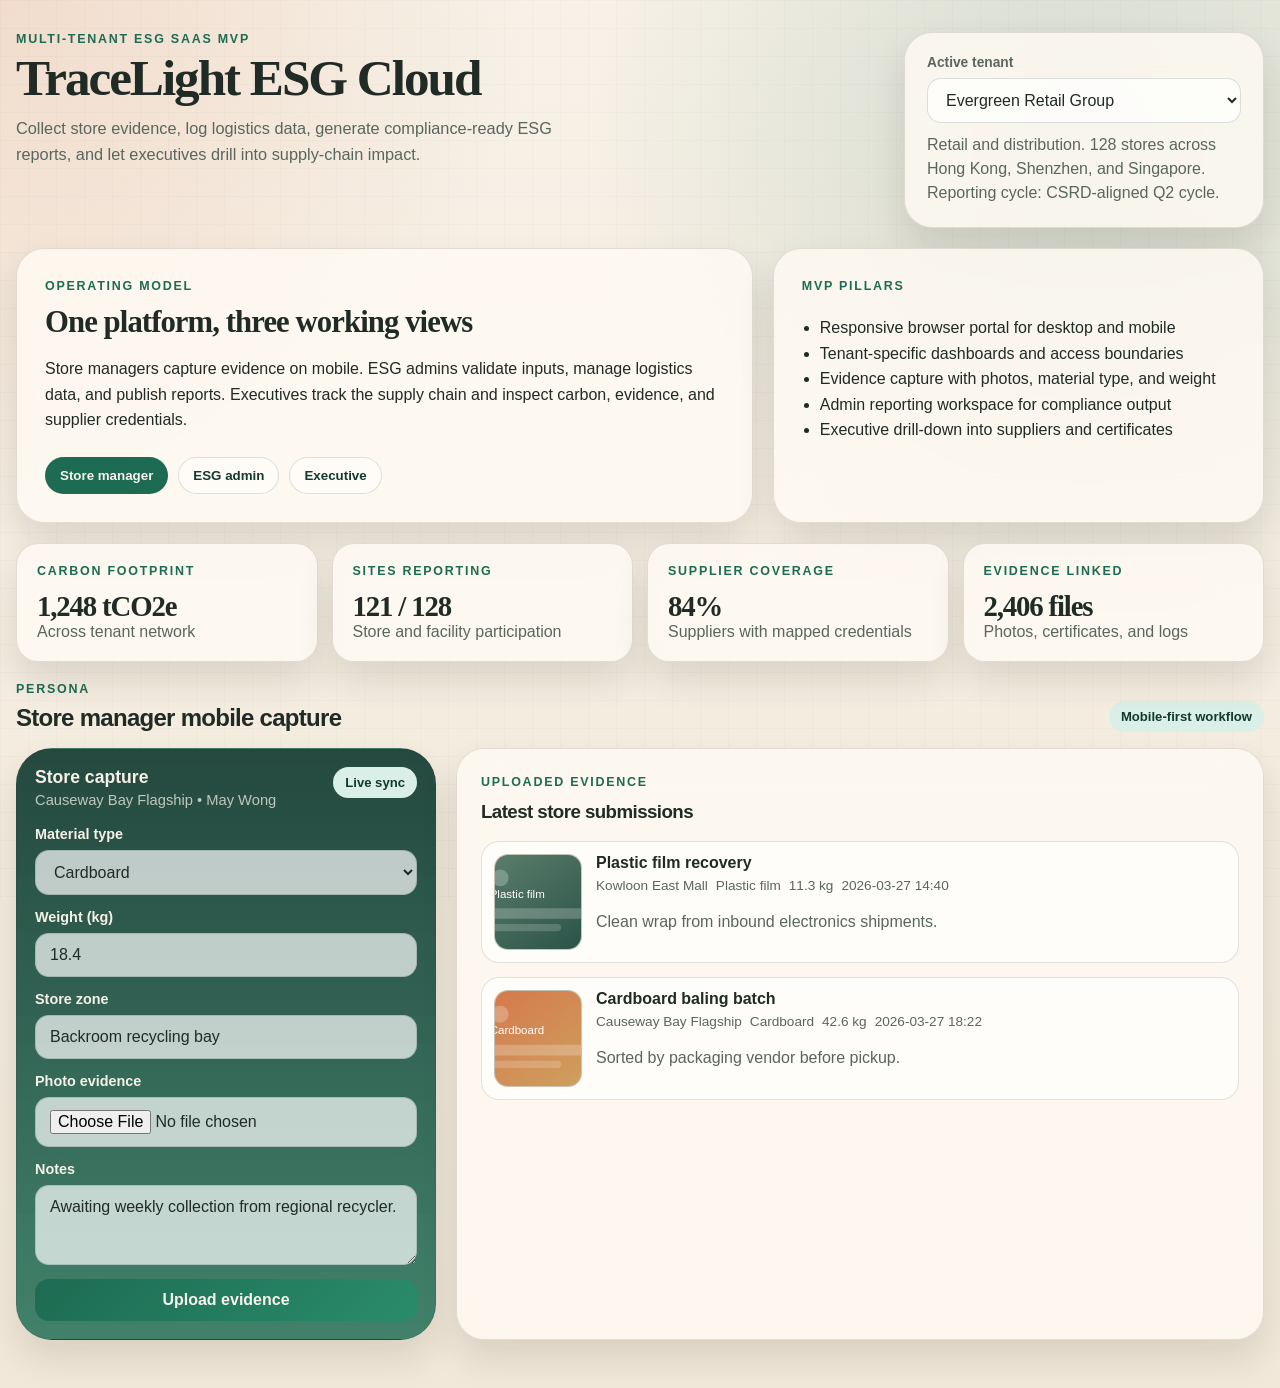
==== app/index.html @ 2cb5fa3e "Build ESG SaaS MVP and harness" ====
<!DOCTYPE html>
<html lang="en">
  <head>
    <meta charset="UTF-8" />
    <meta name="viewport" content="width=device-width, initial-scale=1.0" />
    <title>TraceLight ESG Cloud</title>
    <link rel="stylesheet" href="styles.css" />
  </head>
  <body>
    <div class="page-shell">
      <header class="topbar">
        <div>
          <p class="eyebrow">Multi-tenant ESG SaaS MVP</p>
          <h1>TraceLight ESG Cloud</h1>
          <p class="subcopy">
            Collect store evidence, log logistics data, generate compliance-ready
            ESG reports, and let executives drill into supply-chain impact.
          </p>
        </div>
        <div class="topbar-panel">
          <label class="field-label" for="tenant-select">Active tenant</label>
          <select id="tenant-select" class="tenant-select"></select>
          <p class="tenant-note" id="tenant-note"></p>
        </div>
      </header>

      <section class="hero-grid">
        <article class="hero-card hero-card-primary">
          <p class="eyebrow">Operating model</p>
          <h2>One platform, three working views</h2>
          <p>
            Store managers capture evidence on mobile. ESG admins validate inputs,
            manage logistics data, and publish reports. Executives track the
            supply chain and inspect carbon, evidence, and supplier credentials.
          </p>
          <div class="persona-switch" id="persona-switch"></div>
        </article>
        <article class="hero-card hero-card-secondary">
          <p class="eyebrow">MVP pillars</p>
          <ul class="pill-list">
            <li>Responsive browser portal for desktop and mobile</li>
            <li>Tenant-specific dashboards and access boundaries</li>
            <li>Evidence capture with photos, material type, and weight</li>
            <li>Admin reporting workspace for compliance output</li>
            <li>Executive drill-down into suppliers and certificates</li>
          </ul>
        </article>
      </section>

      <section class="summary-strip" id="summary-strip"></section>

      <main class="workspace">
        <section class="view-panel active" id="store-view" data-view="store">
          <div class="section-heading">
            <div>
              <p class="eyebrow">Persona</p>
              <h2>Store manager mobile capture</h2>
            </div>
            <span class="screen-tag">Mobile-first workflow</span>
          </div>
          <div class="store-layout">
            <article class="phone-frame">
              <div class="phone-header">
                <div>
                  <p class="phone-title">Store capture</p>
                  <p class="phone-subtitle" id="store-name"></p>
                </div>
                <span class="sync-pill">Live sync</span>
              </div>
              <form id="store-form" class="capture-form">
                <label>
                  <span>Material type</span>
                  <select name="materialType" required>
                    <option value="Cardboard">Cardboard</option>
                    <option value="Plastic film">Plastic film</option>
                    <option value="Mixed recyclables">Mixed recyclables</option>
                    <option value="Damaged goods">Damaged goods</option>
                    <option value="Food waste">Food waste</option>
                  </select>
                </label>
                <label>
                  <span>Weight (kg)</span>
                  <input
                    name="weightKg"
                    type="number"
                    min="0"
                    step="0.1"
                    value="18.4"
                    required
                  />
                </label>
                <label>
                  <span>Store zone</span>
                  <input
                    name="zone"
                    type="text"
                    value="Backroom recycling bay"
                    required
                  />
                </label>
                <label>
                  <span>Photo evidence</span>
                  <input
                    id="photo-input"
                    name="photo"
                    type="file"
                    accept="image/*"
                    capture="environment"
                  />
                </label>
                <label>
                  <span>Notes</span>
                  <textarea
                    name="notes"
                    rows="3"
                    placeholder="Add any contamination, supplier, or handling notes"
                  >Awaiting weekly collection from regional recycler.</textarea>
                </label>
                <button type="submit" class="primary-button">Upload evidence</button>
              </form>
            </article>

            <article class="card">
              <div class="section-heading compact">
                <div>
                  <p class="eyebrow">Uploaded evidence</p>
                  <h3>Latest store submissions</h3>
                </div>
              </div>
              <div id="evidence-list" class="evidence-list"></div>
            </article>
          </div>
        </section>

        <section class="view-panel" id="admin-view" data-view="admin">
          <div class="section-heading">
            <div>
              <p class="eyebrow">Persona</p>
              <h2>ESG administrator portal</h2>
            </div>
            <span class="screen-tag">Desktop command center</span>
          </div>
          <div class="admin-grid">
            <article class="card metrics-card">
              <div class="section-heading compact">
                <div>
                  <p class="eyebrow">Tenant snapshot</p>
                  <h3>MVP ESG metrics</h3>
                </div>
              </div>
              <div id="metric-grid" class="metric-grid"></div>
            </article>

            <article class="card">
              <div class="section-heading compact">
                <div>
                  <p class="eyebrow">Operational input</p>
                  <h3>Log logistics data</h3>
                </div>
              </div>
              <form id="logistics-form" class="logistics-form">
                <label>
                  <span>Lane</span>
                  <input
                    name="lane"
                    type="text"
                    value="Shenzhen DC to Hong Kong stores"
                    required
                  />
                </label>
                <label>
                  <span>Transport mode</span>
                  <select name="mode">
                    <option value="Electric van">Electric van</option>
                    <option value="Diesel truck">Diesel truck</option>
                    <option value="Ocean freight">Ocean freight</option>
                    <option value="Air freight">Air freight</option>
                  </select>
                </label>
                <label>
                  <span>Distance (km)</span>
                  <input name="distanceKm" type="number" min="0" value="42" required />
                </label>
                <label>
                  <span>Load (kg)</span>
                  <input name="loadKg" type="number" min="0" value="720" required />
                </label>
                <button type="submit" class="secondary-button">Add logistics record</button>
              </form>
              <div id="logistics-list" class="table-list"></div>
            </article>

            <article class="card report-card">
              <div class="section-heading compact">
                <div>
                  <p class="eyebrow">Compliance output</p>
                  <h3>ESG report workspace</h3>
                </div>
                <button id="generate-report" class="primary-button">Generate draft report</button>
              </div>
              <div class="report-meta">
                <span class="status-pill">Evidence linked</span>
                <span class="status-pill muted">Human approval required</span>
              </div>
              <div id="report-output" class="report-output"></div>
            </article>
          </div>
        </section>

        <section class="view-panel" id="executive-view" data-view="executive">
          <div class="section-heading">
            <div>
              <p class="eyebrow">Persona</p>
              <h2>Executive ESG dashboard</h2>
            </div>
            <span class="screen-tag">Supply-chain drill down</span>
          </div>
          <div class="executive-grid">
            <article class="card">
              <div class="section-heading compact">
                <div>
                  <p class="eyebrow">Network view</p>
                  <h3>Supply chain carbon map</h3>
                </div>
              </div>
              <div id="supply-chain-list" class="supply-chain-list"></div>
            </article>

            <article class="card detail-card">
              <div class="section-heading compact">
                <div>
                  <p class="eyebrow">Drill down</p>
                  <h3 id="detail-title">Select a supply-chain node</h3>
                </div>
              </div>
              <div id="detail-panel" class="detail-panel"></div>
            </article>
          </div>
        </section>
      </main>
    </div>

    <script src="app.js"></script>
  </body>
</html>
---- app/styles.css ----
:root {
  --bg: #f4efe6;
  --bg-strong: #efe4d0;
  --panel: rgba(255, 250, 243, 0.82);
  --panel-strong: #fff8ee;
  --line: rgba(63, 53, 42, 0.14);
  --ink: #1f2b24;
  --muted: #59665d;
  --accent: #1d6b52;
  --accent-soft: #d9efe7;
  --accent-warm: #d6764b;
  --accent-deep: #12392f;
  --danger: #8e3b2d;
  --shadow: 0 18px 36px rgba(44, 34, 19, 0.12);
  --radius-xl: 28px;
  --radius-lg: 22px;
  --radius-md: 16px;
  --radius-sm: 12px;
  --font-sans: "Avenir Next", "Segoe UI", "Helvetica Neue", sans-serif;
  --font-serif: "Iowan Old Style", "Palatino Linotype", "Book Antiqua", serif;
  --font-mono: "SFMono-Regular", "SF Mono", "Menlo", monospace;
}

* {
  box-sizing: border-box;
}

html {
  min-height: 100%;
  background:
    radial-gradient(circle at top left, rgba(214, 118, 75, 0.17), transparent 28%),
    radial-gradient(circle at 85% 10%, rgba(29, 107, 82, 0.16), transparent 30%),
    linear-gradient(180deg, #f7f1e7 0%, #f1e8d9 100%);
}

body {
  margin: 0;
  color: var(--ink);
  font-family: var(--font-sans);
}

body::before {
  content: "";
  position: fixed;
  inset: 0;
  background-image:
    linear-gradient(rgba(31, 43, 36, 0.02) 1px, transparent 1px),
    linear-gradient(90deg, rgba(31, 43, 36, 0.02) 1px, transparent 1px);
  background-size: 28px 28px;
  pointer-events: none;
}

.page-shell {
  position: relative;
  z-index: 1;
  width: min(1280px, calc(100vw - 32px));
  margin: 0 auto;
  padding: 32px 0 48px;
}

.topbar,
.hero-grid,
.workspace,
.summary-strip {
  width: 100%;
}

.topbar {
  display: grid;
  grid-template-columns: minmax(0, 1.5fr) minmax(280px, 360px);
  gap: 20px;
  align-items: start;
  margin-bottom: 20px;
}

.topbar-panel,
.hero-card,
.card,
.phone-frame,
.summary-card {
  background: var(--panel);
  border: 1px solid var(--line);
  box-shadow: var(--shadow);
  backdrop-filter: blur(20px);
}

.topbar-panel,
.hero-card,
.card {
  border-radius: var(--radius-xl);
}

.topbar h1 {
  margin: 8px 0 12px;
  font-size: clamp(2.2rem, 4vw, 4rem);
  line-height: 0.95;
  font-family: var(--font-serif);
  letter-spacing: -0.04em;
}

.eyebrow {
  margin: 0;
  color: var(--accent);
  font-size: 0.78rem;
  font-weight: 700;
  text-transform: uppercase;
  letter-spacing: 0.14em;
}

.subcopy {
  max-width: 64ch;
  margin: 0;
  color: var(--muted);
  font-size: 1.02rem;
  line-height: 1.6;
}

.topbar-panel {
  padding: 22px;
}

.tenant-select,
.capture-form input,
.capture-form select,
.capture-form textarea,
.logistics-form input,
.logistics-form select {
  width: 100%;
  border: 1px solid rgba(18, 57, 47, 0.15);
  border-radius: 14px;
  background: rgba(255, 255, 255, 0.7);
  padding: 12px 14px;
  color: var(--ink);
  font: inherit;
}

.field-label {
  display: block;
  margin-bottom: 8px;
  font-size: 0.86rem;
  font-weight: 700;
  color: var(--muted);
}

.tenant-note {
  margin: 10px 0 0;
  color: var(--muted);
  line-height: 1.5;
}

.hero-grid {
  display: grid;
  grid-template-columns: minmax(0, 1.35fr) minmax(320px, 0.9fr);
  gap: 20px;
  margin-bottom: 20px;
}

.hero-card {
  padding: 28px;
}

.hero-card h2,
.section-heading h2,
.section-heading h3 {
  margin: 8px 0 0;
  letter-spacing: -0.03em;
}

.hero-card h2 {
  font-family: var(--font-serif);
  font-size: clamp(1.8rem, 2.4vw, 2.6rem);
}

.hero-card p,
.hero-card li,
.card p,
.card li {
  line-height: 1.6;
}

.pill-list {
  margin: 18px 0 0;
  padding-left: 18px;
}

.persona-switch {
  display: flex;
  gap: 10px;
  flex-wrap: wrap;
  margin-top: 24px;
}

.persona-chip {
  border: 1px solid rgba(29, 107, 82, 0.18);
  border-radius: 999px;
  background: rgba(255, 255, 255, 0.56);
  color: var(--accent-deep);
  padding: 10px 14px;
  font-weight: 700;
  cursor: pointer;
  transition: transform 180ms ease, background 180ms ease;
}

.persona-chip:hover,
.supply-node:hover {
  transform: translateY(-2px);
}

.persona-chip.active {
  background: var(--accent);
  color: #f8f4ee;
}

.summary-strip {
  display: grid;
  grid-template-columns: repeat(4, minmax(0, 1fr));
  gap: 14px;
  margin-bottom: 20px;
}

.summary-card {
  border-radius: var(--radius-lg);
  padding: 20px;
}

.summary-card strong {
  display: block;
  margin-top: 12px;
  font-size: 1.8rem;
  font-family: var(--font-serif);
  font-weight: 600;
  letter-spacing: -0.04em;
}

.summary-card span {
  color: var(--muted);
}

.workspace {
  display: block;
}

.view-panel {
  display: none;
  animation: rise 320ms ease;
}

.view-panel.active {
  display: block;
}

.section-heading {
  display: flex;
  justify-content: space-between;
  align-items: end;
  gap: 16px;
  margin-bottom: 16px;
}

.section-heading.compact {
  margin-bottom: 18px;
}

.screen-tag,
.sync-pill,
.status-pill {
  display: inline-flex;
  align-items: center;
  border-radius: 999px;
  padding: 8px 12px;
  background: var(--accent-soft);
  color: var(--accent-deep);
  font-size: 0.82rem;
  font-weight: 700;
}

.status-pill.muted {
  background: rgba(18, 57, 47, 0.08);
  color: var(--muted);
}

.store-layout,
.admin-grid,
.executive-grid {
  display: grid;
  gap: 20px;
}

.store-layout {
  grid-template-columns: minmax(320px, 420px) minmax(0, 1fr);
}

.admin-grid {
  grid-template-columns: minmax(0, 1.1fr) minmax(320px, 0.9fr);
}

.report-card {
  grid-column: 1 / -1;
}

.executive-grid {
  grid-template-columns: minmax(320px, 0.9fr) minmax(0, 1.1fr);
}

.phone-frame {
  border-radius: 36px;
  padding: 18px;
  background:
    linear-gradient(180deg, rgba(18, 57, 47, 0.92), rgba(29, 107, 82, 0.84)),
    var(--panel);
  color: #f6f1e8;
}

.phone-header {
  display: flex;
  justify-content: space-between;
  align-items: start;
  gap: 12px;
  margin-bottom: 18px;
}

.phone-title {
  margin: 0;
  font-size: 1.1rem;
  font-weight: 700;
}

.phone-subtitle {
  margin: 4px 0 0;
  color: rgba(246, 241, 232, 0.74);
  font-size: 0.92rem;
}

.capture-form,
.logistics-form {
  display: grid;
  gap: 14px;
}

.capture-form label,
.logistics-form label {
  display: grid;
  gap: 8px;
}

.capture-form span,
.logistics-form span {
  font-weight: 700;
  font-size: 0.9rem;
}

.card {
  padding: 24px;
}

.primary-button,
.secondary-button {
  border: 0;
  border-radius: 14px;
  padding: 12px 16px;
  font: inherit;
  font-weight: 700;
  cursor: pointer;
  transition: transform 180ms ease, opacity 180ms ease;
}

.primary-button {
  background: linear-gradient(135deg, var(--accent), #2a8c6b);
  color: #f8f4ee;
}

.secondary-button {
  background: rgba(18, 57, 47, 0.09);
  color: var(--accent-deep);
}

.primary-button:hover,
.secondary-button:hover {
  transform: translateY(-1px);
  opacity: 0.96;
}

.evidence-list {
  display: grid;
  gap: 14px;
}

.evidence-item,
.table-row,
.supply-node,
.metric-card,
.detail-section {
  border: 1px solid var(--line);
  border-radius: 18px;
  background: rgba(255, 255, 255, 0.68);
}

.evidence-item {
  display: grid;
  grid-template-columns: 88px minmax(0, 1fr);
  gap: 14px;
  padding: 12px;
}

.evidence-thumb,
.certificate-thumb {
  border-radius: 14px;
  min-height: 88px;
  background:
    linear-gradient(145deg, rgba(214, 118, 75, 0.2), rgba(29, 107, 82, 0.18)),
    #efe7da;
  border: 1px solid rgba(18, 57, 47, 0.09);
  overflow: hidden;
}

.evidence-thumb img,
.certificate-thumb img {
  width: 100%;
  height: 100%;
  object-fit: cover;
  display: block;
}

.evidence-meta h4,
.detail-panel h4 {
  margin: 0 0 6px;
}

.mini-meta,
.table-row span,
.detail-meta,
.evidence-meta p,
.report-output p,
.report-output li {
  color: var(--muted);
}

.mini-meta {
  display: flex;
  gap: 8px;
  flex-wrap: wrap;
  font-size: 0.85rem;
}

.metric-grid {
  display: grid;
  grid-template-columns: repeat(4, minmax(0, 1fr));
  gap: 12px;
}

.metric-card {
  padding: 16px;
}

.metric-card strong {
  display: block;
  margin-top: 14px;
  font-size: 1.8rem;
  font-family: var(--font-serif);
}

.table-list,
.supply-chain-list {
  display: grid;
  gap: 10px;
  margin-top: 18px;
}

.table-row,
.supply-node {
  padding: 14px 16px;
}

.table-row strong,
.supply-node strong {
  display: block;
  margin-bottom: 6px;
}

.report-meta {
  display: flex;
  gap: 10px;
  flex-wrap: wrap;
  margin-bottom: 16px;
}

.report-output {
  border: 1px dashed rgba(18, 57, 47, 0.22);
  border-radius: 18px;
  background: rgba(255, 255, 255, 0.54);
  padding: 18px;
  min-height: 260px;
}

.report-output h4 {
  margin: 0 0 12px;
  font-family: var(--font-serif);
  font-size: 1.3rem;
}

.detail-panel {
  display: grid;
  gap: 16px;
}

.detail-section {
  padding: 18px;
}

.detail-kpis {
  display: grid;
  grid-template-columns: repeat(3, minmax(0, 1fr));
  gap: 10px;
}

.detail-kpi {
  padding: 14px;
  border-radius: 16px;
  background: rgba(29, 107, 82, 0.08);
}

.detail-kpi strong {
  display: block;
  margin-top: 10px;
  font-size: 1.6rem;
  font-family: var(--font-serif);
}

.gallery {
  display: grid;
  grid-template-columns: repeat(2, minmax(0, 1fr));
  gap: 12px;
}

.gallery-item {
  display: grid;
  gap: 8px;
}

.certificate-list {
  display: grid;
  gap: 12px;
}

.certificate-row {
  display: grid;
  grid-template-columns: 110px minmax(0, 1fr);
  gap: 14px;
  align-items: start;
}

.certificate-copy p,
.certificate-copy span {
  margin: 0;
}

.mono {
  font-family: var(--font-mono);
}

@keyframes rise {
  from {
    opacity: 0;
    transform: translateY(12px);
  }
  to {
    opacity: 1;
    transform: translateY(0);
  }
}

@media (max-width: 1080px) {
  .topbar,
  .hero-grid,
  .store-layout,
  .admin-grid,
  .executive-grid {
    grid-template-columns: 1fr;
  }

  .summary-strip,
  .metric-grid,
  .detail-kpis {
    grid-template-columns: repeat(2, minmax(0, 1fr));
  }
}

@media (max-width: 720px) {
  .page-shell {
    width: min(100vw - 20px, 100%);
    padding: 16px 0 28px;
  }

  .topbar h1 {
    font-size: 2.3rem;
  }

  .summary-strip,
  .metric-grid,
  .detail-kpis,
  .gallery {
    grid-template-columns: 1fr;
  }

  .evidence-item,
  .certificate-row {
    grid-template-columns: 1fr;
  }

  .topbar-panel,
  .hero-card,
  .card {
    padding: 18px;
    border-radius: 22px;
  }

  .phone-frame {
    border-radius: 28px;
  }
}
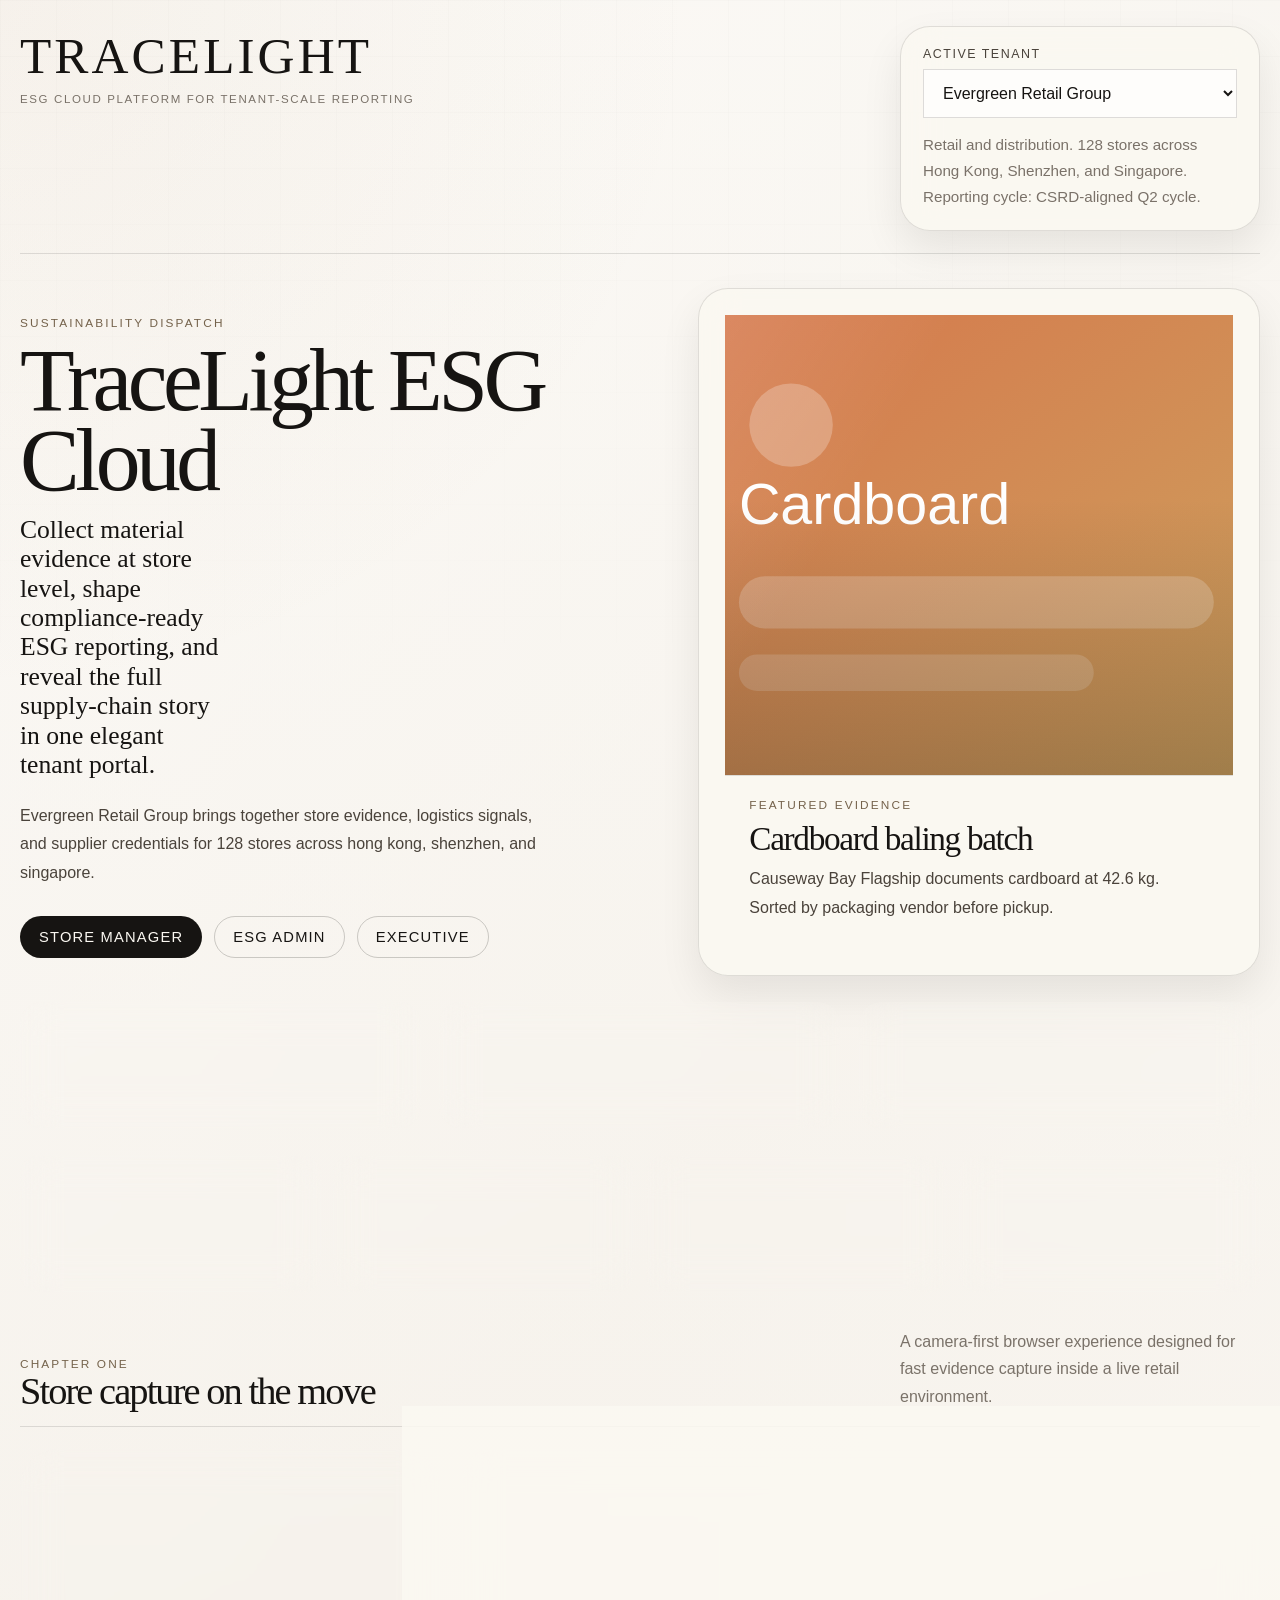
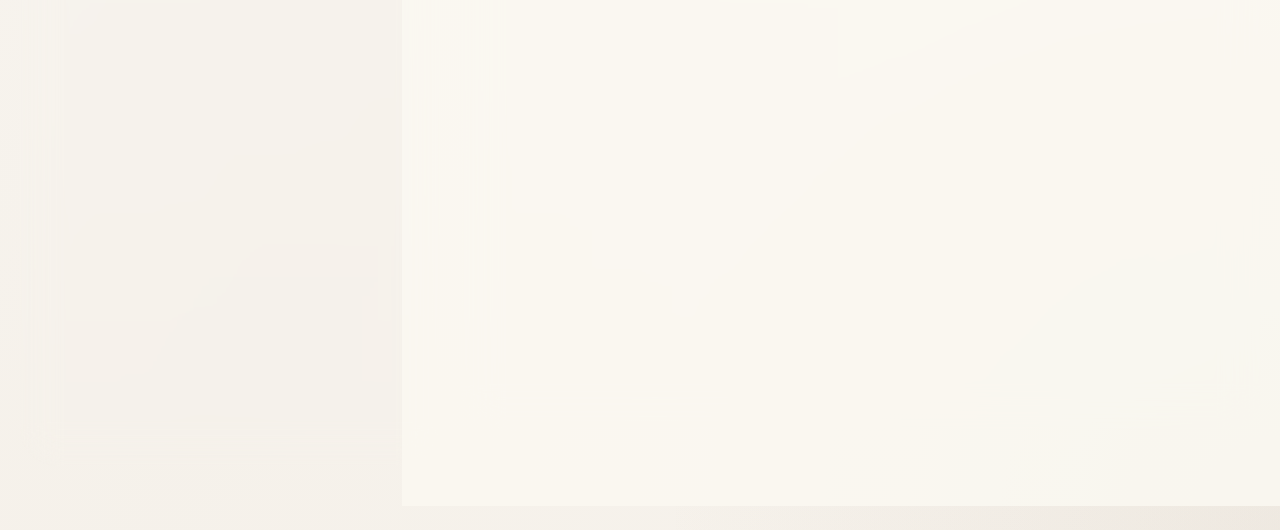
==== commit 5917a3c1: "Revamp frontend with editorial styling" ====
--- a/app/index.html
+++ b/app/index.html
@@ -8,14 +8,10 @@
   </head>
   <body>
     <div class="page-shell">
-      <header class="topbar">
-        <div>
-          <p class="eyebrow">Multi-tenant ESG SaaS MVP</p>
-          <h1>TraceLight ESG Cloud</h1>
-          <p class="subcopy">
-            Collect store evidence, log logistics data, generate compliance-ready
-            ESG reports, and let executives drill into supply-chain impact.
-          </p>
+      <header class="masthead">
+        <div class="brand-lockup">
+          <p class="brand-mark">TraceLight</p>
+          <p class="brand-subline">ESG cloud platform for tenant-scale reporting</p>
         </div>
         <div class="topbar-panel">
           <label class="field-label" for="tenant-select">Active tenant</label>
@@ -24,26 +20,52 @@
         </div>
       </header>
 
-      <section class="hero-grid">
-        <article class="hero-card hero-card-primary">
-          <p class="eyebrow">Operating model</p>
-          <h2>One platform, three working views</h2>
-          <p>
-            Store managers capture evidence on mobile. ESG admins validate inputs,
-            manage logistics data, and publish reports. Executives track the
-            supply chain and inspect carbon, evidence, and supplier credentials.
+      <section class="hero-stage">
+        <article class="hero-copy">
+          <p class="eyebrow">Sustainability dispatch</p>
+          <h1>TraceLight ESG Cloud</h1>
+          <p class="hero-deck">
+            Collect material evidence at store level, shape compliance-ready ESG
+            reporting, and reveal the full supply-chain story in one elegant
+            tenant portal.
           </p>
+          <p class="hero-synopsis" id="hero-synopsis"></p>
           <div class="persona-switch" id="persona-switch"></div>
         </article>
-        <article class="hero-card hero-card-secondary">
-          <p class="eyebrow">MVP pillars</p>
-          <ul class="pill-list">
-            <li>Responsive browser portal for desktop and mobile</li>
-            <li>Tenant-specific dashboards and access boundaries</li>
-            <li>Evidence capture with photos, material type, and weight</li>
-            <li>Admin reporting workspace for compliance output</li>
-            <li>Executive drill-down into suppliers and certificates</li>
-          </ul>
+
+        <article class="hero-media card">
+          <div class="hero-image-wrap">
+            <img id="hero-image" alt="Tenant sustainability visual" />
+          </div>
+          <div class="hero-caption">
+            <p class="eyebrow">Featured evidence</p>
+            <h2 id="hero-caption-title"></h2>
+            <p id="hero-caption-copy"></p>
+          </div>
+        </article>
+      </section>
+
+      <section class="chapter-strip">
+        <article class="chapter-card">
+          <span class="chapter-index">01</span>
+          <div>
+            <p class="chapter-title">Capture</p>
+            <p class="chapter-copy">Mobile evidence from stores and facilities</p>
+          </div>
+        </article>
+        <article class="chapter-card">
+          <span class="chapter-index">02</span>
+          <div>
+            <p class="chapter-title">Compose</p>
+            <p class="chapter-copy">Operational review, logistics, and reporting</p>
+          </div>
+        </article>
+        <article class="chapter-card">
+          <span class="chapter-index">03</span>
+          <div>
+            <p class="chapter-title">Reveal</p>
+            <p class="chapter-copy">Executive drill-down by supplier and evidence</p>
+          </div>
         </article>
       </section>
 
@@ -51,12 +73,15 @@
 
       <main class="workspace">
         <section class="view-panel active" id="store-view" data-view="store">
-          <div class="section-heading">
+          <div class="section-heading editorial">
             <div>
-              <p class="eyebrow">Persona</p>
-              <h2>Store manager mobile capture</h2>
+              <p class="eyebrow">Chapter one</p>
+              <h2>Store capture on the move</h2>
             </div>
-            <span class="screen-tag">Mobile-first workflow</span>
+            <p class="section-note">
+              A camera-first browser experience designed for fast evidence capture
+              inside a live retail environment.
+            </p>
           </div>
           <div class="store-layout">
             <article class="phone-frame">
@@ -120,12 +145,13 @@
               </form>
             </article>
 
-            <article class="card">
-              <div class="section-heading compact">
+            <article class="card evidence-gallery-card">
+              <div class="section-heading compact editorial-compact">
                 <div>
                   <p class="eyebrow">Uploaded evidence</p>
-                  <h3>Latest store submissions</h3>
-                </div>
+                  <h3>Recent material observations</h3>
+                </div>
+                <p class="section-note">Each upload remains linked to place, weight, and visual proof.</p>
               </div>
               <div id="evidence-list" class="evidence-list"></div>
             </article>
@@ -133,29 +159,32 @@
         </section>
 
         <section class="view-panel" id="admin-view" data-view="admin">
-          <div class="section-heading">
+          <div class="section-heading editorial">
             <div>
-              <p class="eyebrow">Persona</p>
-              <h2>ESG administrator portal</h2>
+              <p class="eyebrow">Chapter two</p>
+              <h2>The reporting atelier</h2>
             </div>
-            <span class="screen-tag">Desktop command center</span>
+            <p class="section-note">
+              A composed workspace for evidence review, logistics logging, and
+              draft report preparation before formal publication.
+            </p>
           </div>
           <div class="admin-grid">
             <article class="card metrics-card">
-              <div class="section-heading compact">
+              <div class="section-heading compact editorial-compact">
                 <div>
                   <p class="eyebrow">Tenant snapshot</p>
-                  <h3>MVP ESG metrics</h3>
+                  <h3>Reporting indicators</h3>
                 </div>
               </div>
               <div id="metric-grid" class="metric-grid"></div>
             </article>
 
             <article class="card">
-              <div class="section-heading compact">
+              <div class="section-heading compact editorial-compact">
                 <div>
                   <p class="eyebrow">Operational input</p>
-                  <h3>Log logistics data</h3>
+                  <h3>Log logistics movement</h3>
                 </div>
               </div>
               <form id="logistics-form" class="logistics-form">
@@ -191,10 +220,10 @@
             </article>
 
             <article class="card report-card">
-              <div class="section-heading compact">
+              <div class="section-heading compact editorial-compact">
                 <div>
                   <p class="eyebrow">Compliance output</p>
-                  <h3>ESG report workspace</h3>
+                  <h3>Draft disclosure narrative</h3>
                 </div>
                 <button id="generate-report" class="primary-button">Generate draft report</button>
               </div>
@@ -208,26 +237,29 @@
         </section>
 
         <section class="view-panel" id="executive-view" data-view="executive">
-          <div class="section-heading">
+          <div class="section-heading editorial">
             <div>
-              <p class="eyebrow">Persona</p>
-              <h2>Executive ESG dashboard</h2>
+              <p class="eyebrow">Chapter three</p>
+              <h2>Supply chain, revealed</h2>
             </div>
-            <span class="screen-tag">Supply-chain drill down</span>
+            <p class="section-note">
+              Carbon contribution, evidence imagery, and supplier credentials are
+              surfaced as one continuous executive story.
+            </p>
           </div>
           <div class="executive-grid">
             <article class="card">
-              <div class="section-heading compact">
+              <div class="section-heading compact editorial-compact">
                 <div>
                   <p class="eyebrow">Network view</p>
-                  <h3>Supply chain carbon map</h3>
+                  <h3>Supply chain chapters</h3>
                 </div>
               </div>
               <div id="supply-chain-list" class="supply-chain-list"></div>
             </article>
 
             <article class="card detail-card">
-              <div class="section-heading compact">
+              <div class="section-heading compact editorial-compact">
                 <div>
                   <p class="eyebrow">Drill down</p>
                   <h3 id="detail-title">Select a supply-chain node</h3>
--- a/app/styles.css
+++ b/app/styles.css
@@ -1,23 +1,22 @@
 :root {
-  --bg: #f4efe6;
-  --bg-strong: #efe4d0;
-  --panel: rgba(255, 250, 243, 0.82);
-  --panel-strong: #fff8ee;
-  --line: rgba(63, 53, 42, 0.14);
-  --ink: #1f2b24;
-  --muted: #59665d;
-  --accent: #1d6b52;
-  --accent-soft: #d9efe7;
-  --accent-warm: #d6764b;
-  --accent-deep: #12392f;
-  --danger: #8e3b2d;
-  --shadow: 0 18px 36px rgba(44, 34, 19, 0.12);
-  --radius-xl: 28px;
+  --bg: #f6f2ec;
+  --paper: #fbf8f2;
+  --paper-deep: #f1ece3;
+  --line: rgba(22, 20, 18, 0.12);
+  --line-strong: rgba(22, 20, 18, 0.2);
+  --ink: #161412;
+  --ink-soft: #4a433b;
+  --ink-faint: #7a7269;
+  --accent: #b08b60;
+  --accent-soft: #ede3d5;
+  --accent-deep: #74624b;
+  --shadow: 0 18px 40px rgba(17, 12, 7, 0.08);
+  --radius-xl: 30px;
   --radius-lg: 22px;
-  --radius-md: 16px;
+  --radius-md: 18px;
   --radius-sm: 12px;
-  --font-sans: "Avenir Next", "Segoe UI", "Helvetica Neue", sans-serif;
-  --font-serif: "Iowan Old Style", "Palatino Linotype", "Book Antiqua", serif;
+  --font-sans: "Avenir Next", "Helvetica Neue", "Segoe UI", sans-serif;
+  --font-serif: "Didot", "Bodoni 72", "Iowan Old Style", "Times New Roman", serif;
   --font-mono: "SFMono-Regular", "SF Mono", "Menlo", monospace;
 }
 
@@ -28,15 +27,17 @@
 html {
   min-height: 100%;
   background:
-    radial-gradient(circle at top left, rgba(214, 118, 75, 0.17), transparent 28%),
-    radial-gradient(circle at 85% 10%, rgba(29, 107, 82, 0.16), transparent 30%),
-    linear-gradient(180deg, #f7f1e7 0%, #f1e8d9 100%);
+    linear-gradient(180deg, rgba(255, 255, 255, 0.55), rgba(246, 242, 236, 0.86)),
+    linear-gradient(120deg, #f8f4ed 0%, #f1ebe0 55%, #f7f2ea 100%);
 }
 
 body {
   margin: 0;
   color: var(--ink);
   font-family: var(--font-sans);
+  background:
+    radial-gradient(circle at top left, rgba(176, 139, 96, 0.08), transparent 28%),
+    radial-gradient(circle at bottom right, rgba(146, 124, 95, 0.08), transparent 25%);
 }
 
 body::before {
@@ -44,79 +45,84 @@
   position: fixed;
   inset: 0;
   background-image:
-    linear-gradient(rgba(31, 43, 36, 0.02) 1px, transparent 1px),
-    linear-gradient(90deg, rgba(31, 43, 36, 0.02) 1px, transparent 1px);
-  background-size: 28px 28px;
+    linear-gradient(rgba(22, 20, 18, 0.03) 1px, transparent 1px),
+    linear-gradient(90deg, rgba(22, 20, 18, 0.03) 1px, transparent 1px);
+  background-size: 56px 56px;
+  mask-image: linear-gradient(180deg, rgba(0, 0, 0, 0.38), transparent 85%);
   pointer-events: none;
+}
+
+img {
+  display: block;
+  max-width: 100%;
 }
 
 .page-shell {
   position: relative;
   z-index: 1;
-  width: min(1280px, calc(100vw - 32px));
+  width: min(1360px, calc(100vw - 40px));
   margin: 0 auto;
-  padding: 32px 0 48px;
-}
-
-.topbar,
-.hero-grid,
-.workspace,
-.summary-strip {
-  width: 100%;
-}
-
-.topbar {
-  display: grid;
-  grid-template-columns: minmax(0, 1.5fr) minmax(280px, 360px);
-  gap: 20px;
+  padding: 26px 0 64px;
+}
+
+.masthead {
+  display: flex;
+  justify-content: space-between;
   align-items: start;
-  margin-bottom: 20px;
+  gap: 28px;
+  padding-bottom: 22px;
+  border-bottom: 1px solid var(--line);
+}
+
+.brand-lockup {
+  display: grid;
+  gap: 8px;
+}
+
+.brand-mark {
+  margin: 0;
+  font-family: var(--font-serif);
+  font-size: clamp(2.1rem, 4vw, 3.9rem);
+  letter-spacing: 0.06em;
+  text-transform: uppercase;
+}
+
+.brand-subline {
+  margin: 0;
+  color: var(--ink-faint);
+  letter-spacing: 0.14em;
+  text-transform: uppercase;
+  font-size: 0.72rem;
 }
 
 .topbar-panel,
-.hero-card,
 .card,
-.phone-frame,
-.summary-card {
-  background: var(--panel);
+.summary-card,
+.chapter-card,
+.phone-frame {
+  background: rgba(251, 248, 242, 0.86);
   border: 1px solid var(--line);
   box-shadow: var(--shadow);
-  backdrop-filter: blur(20px);
+  backdrop-filter: blur(18px);
 }
 
 .topbar-panel,
-.hero-card,
 .card {
   border-radius: var(--radius-xl);
 }
 
-.topbar h1 {
-  margin: 8px 0 12px;
-  font-size: clamp(2.2rem, 4vw, 4rem);
-  line-height: 0.95;
-  font-family: var(--font-serif);
-  letter-spacing: -0.04em;
-}
-
-.eyebrow {
-  margin: 0;
-  color: var(--accent);
+.topbar-panel {
+  width: min(360px, 100%);
+  padding: 20px 22px;
+}
+
+.field-label {
+  display: block;
+  margin-bottom: 8px;
+  color: var(--ink-soft);
   font-size: 0.78rem;
-  font-weight: 700;
-  text-transform: uppercase;
-  letter-spacing: 0.14em;
-}
-
-.subcopy {
-  max-width: 64ch;
-  margin: 0;
-  color: var(--muted);
-  font-size: 1.02rem;
-  line-height: 1.6;
-}
-
-.topbar-panel {
-  padding: 22px;
+  letter-spacing: 0.12em;
+  text-transform: uppercase;
 }
 
 .tenant-select,
@@ -126,79 +132,86 @@
 .logistics-form input,
 .logistics-form select {
   width: 100%;
-  border: 1px solid rgba(18, 57, 47, 0.15);
-  border-radius: 14px;
-  background: rgba(255, 255, 255, 0.7);
-  padding: 12px 14px;
+  border: 1px solid rgba(22, 20, 18, 0.14);
+  border-radius: 0;
+  background: rgba(255, 255, 255, 0.68);
+  padding: 14px 15px;
   color: var(--ink);
   font: inherit;
 }
 
-.field-label {
-  display: block;
-  margin-bottom: 8px;
-  font-size: 0.86rem;
-  font-weight: 700;
-  color: var(--muted);
-}
-
 .tenant-note {
-  margin: 10px 0 0;
-  color: var(--muted);
-  line-height: 1.5;
-}
-
-.hero-grid {
-  display: grid;
-  grid-template-columns: minmax(0, 1.35fr) minmax(320px, 0.9fr);
-  gap: 20px;
-  margin-bottom: 20px;
-}
-
-.hero-card {
-  padding: 28px;
-}
-
-.hero-card h2,
-.section-heading h2,
-.section-heading h3 {
-  margin: 8px 0 0;
-  letter-spacing: -0.03em;
-}
-
-.hero-card h2 {
+  margin: 14px 0 0;
+  color: var(--ink-faint);
+  line-height: 1.7;
+  font-size: 0.95rem;
+}
+
+.hero-stage {
+  display: grid;
+  grid-template-columns: minmax(0, 1.1fr) minmax(420px, 0.95fr);
+  gap: 28px;
+  align-items: stretch;
+  margin: 34px 0 26px;
+}
+
+.hero-copy {
+  padding: 28px 8px 14px 0;
+}
+
+.eyebrow {
+  margin: 0;
+  color: var(--accent-deep);
+  font-size: 0.74rem;
+  letter-spacing: 0.18em;
+  text-transform: uppercase;
+}
+
+.hero-copy h1 {
+  margin: 10px 0 14px;
   font-family: var(--font-serif);
-  font-size: clamp(1.8rem, 2.4vw, 2.6rem);
-}
-
-.hero-card p,
-.hero-card li,
-.card p,
-.card li {
-  line-height: 1.6;
-}
-
-.pill-list {
-  margin: 18px 0 0;
-  padding-left: 18px;
+  font-size: clamp(3rem, 7vw, 6.2rem);
+  font-weight: 400;
+  line-height: 0.9;
+  letter-spacing: -0.05em;
+}
+
+.hero-deck {
+  max-width: 16ch;
+  margin: 0 0 22px;
+  font-family: var(--font-serif);
+  font-size: clamp(1.35rem, 2vw, 2rem);
+  line-height: 1.15;
+  color: var(--ink);
+}
+
+.hero-synopsis {
+  max-width: 58ch;
+  margin: 0;
+  color: var(--ink-soft);
+  font-size: 1rem;
+  line-height: 1.8;
 }
 
 .persona-switch {
   display: flex;
-  gap: 10px;
+  gap: 12px;
   flex-wrap: wrap;
-  margin-top: 24px;
+  margin-top: 28px;
 }
 
 .persona-chip {
-  border: 1px solid rgba(29, 107, 82, 0.18);
+  border: 1px solid var(--line-strong);
   border-radius: 999px;
-  background: rgba(255, 255, 255, 0.56);
-  color: var(--accent-deep);
-  padding: 10px 14px;
-  font-weight: 700;
+  background: transparent;
+  color: var(--ink);
+  padding: 12px 18px;
+  font: inherit;
+  font-size: 0.92rem;
+  letter-spacing: 0.08em;
+  text-transform: uppercase;
   cursor: pointer;
-  transition: transform 180ms ease, background 180ms ease;
+  transition: background 220ms ease, color 220ms ease, transform 220ms ease;
 }
 
 .persona-chip:hover,
@@ -207,33 +220,134 @@
 }
 
 .persona-chip.active {
-  background: var(--accent);
-  color: #f8f4ee;
+  background: var(--ink);
+  color: var(--paper);
+}
+
+.hero-media {
+  display: grid;
+  grid-template-rows: minmax(460px, 1fr) auto;
+  overflow: hidden;
+  padding: 0;
+}
+
+.hero-image-wrap {
+  position: relative;
+  min-height: 460px;
+  overflow: hidden;
+}
+
+.hero-image-wrap::after {
+  content: "";
+  position: absolute;
+  inset: 0;
+  background:
+    linear-gradient(180deg, rgba(16, 14, 13, 0) 40%, rgba(16, 14, 13, 0.24) 100%),
+    linear-gradient(120deg, rgba(255, 255, 255, 0.12), transparent 30%);
+}
+
+#hero-image {
+  width: 100%;
+  height: 100%;
+  min-height: 460px;
+  object-fit: cover;
+  transform: scale(1.02);
+}
+
+.hero-caption {
+  display: grid;
+  gap: 10px;
+  padding: 22px 24px 26px;
+  border-top: 1px solid var(--line);
+}
+
+.hero-caption h2,
+.section-heading h2,
+.section-heading h3,
+.report-output h4,
+.summary-card strong,
+.metric-card strong,
+.detail-kpi strong {
+  font-family: var(--font-serif);
+  font-weight: 400;
+}
+
+.hero-caption h2 {
+  margin: 0;
+  font-size: clamp(1.8rem, 2.6vw, 2.6rem);
+  line-height: 1.02;
+  letter-spacing: -0.04em;
+}
+
+.hero-caption p:last-child {
+  margin: 0;
+  color: var(--ink-soft);
+  line-height: 1.8;
+}
+
+.chapter-strip {
+  display: grid;
+  grid-template-columns: repeat(3, minmax(0, 1fr));
+  gap: 18px;
+  margin-bottom: 28px;
+}
+
+.chapter-card {
+  display: grid;
+  grid-template-columns: auto 1fr;
+  gap: 18px;
+  align-items: start;
+  border-radius: var(--radius-lg);
+  padding: 22px;
+}
+
+.chapter-index {
+  font-family: var(--font-serif);
+  font-size: 2.2rem;
+  line-height: 1;
+}
+
+.chapter-title,
+.chapter-copy {
+  margin: 0;
+}
+
+.chapter-title {
+  font-size: 1.08rem;
+  letter-spacing: 0.08em;
+  text-transform: uppercase;
+}
+
+.chapter-copy {
+  margin-top: 8px;
+  color: var(--ink-faint);
+  line-height: 1.6;
 }
 
 .summary-strip {
   display: grid;
   grid-template-columns: repeat(4, minmax(0, 1fr));
-  gap: 14px;
-  margin-bottom: 20px;
+  gap: 12px;
+  margin-bottom: 36px;
 }
 
 .summary-card {
-  border-radius: var(--radius-lg);
-  padding: 20px;
+  border-radius: var(--radius-md);
+  padding: 18px 18px 22px;
 }
 
 .summary-card strong {
   display: block;
-  margin-top: 12px;
-  font-size: 1.8rem;
-  font-family: var(--font-serif);
-  font-weight: 600;
-  letter-spacing: -0.04em;
+  margin-top: 14px;
+  font-size: 2rem;
+  line-height: 0.95;
 }
 
 .summary-card span {
-  color: var(--muted);
+  display: block;
+  margin-top: 10px;
+  color: var(--ink-faint);
+  line-height: 1.6;
 }
 
 .workspace {
@@ -242,7 +356,7 @@
 
 .view-panel {
   display: none;
-  animation: rise 320ms ease;
+  animation: fade-up 420ms ease;
 }
 
 .view-panel.active {
@@ -250,15 +364,49 @@
 }
 
 .section-heading {
+  display: grid;
+  gap: 10px;
+  margin-bottom: 22px;
+}
+
+.section-heading.editorial {
+  grid-template-columns: minmax(0, 1fr) minmax(260px, 360px);
+  align-items: end;
+  padding-bottom: 16px;
+  border-bottom: 1px solid var(--line);
+}
+
+.section-heading.compact {
   display: flex;
   justify-content: space-between;
   align-items: end;
   gap: 16px;
-  margin-bottom: 16px;
-}
-
-.section-heading.compact {
   margin-bottom: 18px;
+}
+
+.editorial-compact {
+  padding-bottom: 12px;
+  border-bottom: 1px solid rgba(22, 20, 18, 0.08);
+}
+
+.section-heading h2 {
+  margin: 2px 0 0;
+  font-size: clamp(2rem, 3vw, 3.4rem);
+  line-height: 0.96;
+  letter-spacing: -0.05em;
+}
+
+.section-heading h3 {
+  margin: 3px 0 0;
+  font-size: clamp(1.4rem, 2vw, 2rem);
+  letter-spacing: -0.04em;
+}
+
+.section-note {
+  margin: 0;
+  color: var(--ink-faint);
+  line-height: 1.7;
+  max-width: 40ch;
 }
 
 .screen-tag,
@@ -266,32 +414,36 @@
 .status-pill {
   display: inline-flex;
   align-items: center;
+  width: fit-content;
+  border: 1px solid rgba(22, 20, 18, 0.12);
   border-radius: 999px;
+  background: var(--accent-soft);
+  color: var(--ink);
   padding: 8px 12px;
-  background: var(--accent-soft);
-  color: var(--accent-deep);
-  font-size: 0.82rem;
-  font-weight: 700;
+  font-size: 0.78rem;
+  letter-spacing: 0.08em;
+  text-transform: uppercase;
 }
 
 .status-pill.muted {
-  background: rgba(18, 57, 47, 0.08);
-  color: var(--muted);
+  background: transparent;
+  color: var(--ink-faint);
 }
 
 .store-layout,
 .admin-grid,
 .executive-grid {
   display: grid;
-  gap: 20px;
+  gap: 22px;
 }
 
 .store-layout {
-  grid-template-columns: minmax(320px, 420px) minmax(0, 1fr);
+  grid-template-columns: minmax(330px, 420px) minmax(0, 1fr);
+  align-items: start;
 }
 
 .admin-grid {
-  grid-template-columns: minmax(0, 1.1fr) minmax(320px, 0.9fr);
+  grid-template-columns: minmax(0, 1.08fr) minmax(340px, 0.92fr);
 }
 
 .report-card {
@@ -299,16 +451,16 @@
 }
 
 .executive-grid {
-  grid-template-columns: minmax(320px, 0.9fr) minmax(0, 1.1fr);
+  grid-template-columns: minmax(320px, 0.88fr) minmax(0, 1.12fr);
 }
 
 .phone-frame {
-  border-radius: 36px;
-  padding: 18px;
+  border-radius: 38px;
+  padding: 20px;
+  color: var(--paper);
   background:
-    linear-gradient(180deg, rgba(18, 57, 47, 0.92), rgba(29, 107, 82, 0.84)),
-    var(--panel);
-  color: #f6f1e8;
+    linear-gradient(180deg, rgba(17, 15, 14, 0.88), rgba(31, 25, 22, 0.94)),
+    var(--ink);
 }
 
 .phone-header {
@@ -321,14 +473,15 @@
 
 .phone-title {
   margin: 0;
-  font-size: 1.1rem;
-  font-weight: 700;
+  font-size: 1.08rem;
+  letter-spacing: 0.08em;
+  text-transform: uppercase;
 }
 
 .phone-subtitle {
-  margin: 4px 0 0;
-  color: rgba(246, 241, 232, 0.74);
-  font-size: 0.92rem;
+  margin: 6px 0 0;
+  color: rgba(251, 248, 242, 0.7);
+  line-height: 1.5;
 }
 
 .capture-form,
@@ -345,44 +498,64 @@
 
 .capture-form span,
 .logistics-form span {
-  font-weight: 700;
-  font-size: 0.9rem;
+  font-size: 0.78rem;
+  letter-spacing: 0.12em;
+  text-transform: uppercase;
+}
+
+.capture-form input,
+.capture-form select,
+.capture-form textarea {
+  color: var(--paper);
+  border-color: rgba(251, 248, 242, 0.16);
+  background: rgba(255, 255, 255, 0.06);
+}
+
+.capture-form textarea {
+  resize: vertical;
 }
 
 .card {
-  padding: 24px;
+  padding: 26px;
 }
 
 .primary-button,
 .secondary-button {
-  border: 0;
-  border-radius: 14px;
-  padding: 12px 16px;
+  border: 1px solid var(--ink);
+  border-radius: 999px;
+  padding: 13px 18px;
   font: inherit;
-  font-weight: 700;
+  font-size: 0.84rem;
+  letter-spacing: 0.12em;
+  text-transform: uppercase;
   cursor: pointer;
-  transition: transform 180ms ease, opacity 180ms ease;
+  transition: transform 220ms ease, background 220ms ease, color 220ms ease;
 }
 
 .primary-button {
-  background: linear-gradient(135deg, var(--accent), #2a8c6b);
-  color: #f8f4ee;
+  background: var(--ink);
+  color: var(--paper);
 }
 
 .secondary-button {
-  background: rgba(18, 57, 47, 0.09);
-  color: var(--accent-deep);
+  background: transparent;
+  color: var(--ink);
 }
 
 .primary-button:hover,
 .secondary-button:hover {
   transform: translateY(-1px);
-  opacity: 0.96;
+}
+
+.secondary-button:hover {
+  background: var(--ink);
+  color: var(--paper);
 }
 
 .evidence-list {
   display: grid;
-  gap: 14px;
+  grid-template-columns: repeat(2, minmax(0, 1fr));
+  gap: 18px;
 }
 
 .evidence-item,
@@ -390,27 +563,24 @@
 .supply-node,
 .metric-card,
 .detail-section {
-  border: 1px solid var(--line);
-  border-radius: 18px;
-  background: rgba(255, 255, 255, 0.68);
+  border: 1px solid rgba(22, 20, 18, 0.1);
+  border-radius: 20px;
+  background: rgba(255, 255, 255, 0.56);
 }
 
 .evidence-item {
   display: grid;
-  grid-template-columns: 88px minmax(0, 1fr);
   gap: 14px;
+  overflow: hidden;
   padding: 12px;
 }
 
 .evidence-thumb,
 .certificate-thumb {
-  border-radius: 14px;
-  min-height: 88px;
-  background:
-    linear-gradient(145deg, rgba(214, 118, 75, 0.2), rgba(29, 107, 82, 0.18)),
-    #efe7da;
-  border: 1px solid rgba(18, 57, 47, 0.09);
+  min-height: 190px;
+  border-radius: 16px;
   overflow: hidden;
+  background: linear-gradient(180deg, rgba(176, 139, 96, 0.2), rgba(255, 255, 255, 0.3));
 }
 
 .evidence-thumb img,
@@ -418,12 +588,20 @@
   width: 100%;
   height: 100%;
   object-fit: cover;
-  display: block;
+}
+
+.evidence-meta {
+  padding: 4px 6px 8px;
 }
 
 .evidence-meta h4,
 .detail-panel h4 {
-  margin: 0 0 6px;
+  margin: 0 0 8px;
+  font-family: var(--font-serif);
+  font-size: 1.35rem;
+  font-weight: 400;
+  line-height: 1.05;
+  letter-spacing: -0.03em;
 }
 
 .mini-meta,
@@ -431,15 +609,23 @@
 .detail-meta,
 .evidence-meta p,
 .report-output p,
-.report-output li {
-  color: var(--muted);
+.report-output li,
+.certificate-copy span {
+  color: var(--ink-faint);
 }
 
 .mini-meta {
   display: flex;
   gap: 8px;
   flex-wrap: wrap;
-  font-size: 0.85rem;
+  font-size: 0.8rem;
+  letter-spacing: 0.05em;
+  text-transform: uppercase;
+}
+
+.evidence-meta p {
+  margin: 12px 0 0;
+  line-height: 1.7;
 }
 
 .metric-grid {
@@ -449,103 +635,132 @@
 }
 
 .metric-card {
-  padding: 16px;
+  padding: 18px;
 }
 
 .metric-card strong {
   display: block;
-  margin-top: 14px;
-  font-size: 1.8rem;
-  font-family: var(--font-serif);
+  margin-top: 16px;
+  font-size: 2rem;
+  line-height: 0.95;
+}
+
+.metric-card span {
+  display: block;
+  margin-top: 10px;
+  color: var(--ink-faint);
+  line-height: 1.6;
 }
 
 .table-list,
-.supply-chain-list {
-  display: grid;
-  gap: 10px;
+.supply-chain-list,
+.detail-panel,
+.certificate-list {
+  display: grid;
+  gap: 12px;
+}
+
+.table-list {
   margin-top: 18px;
 }
 
 .table-row,
 .supply-node {
-  padding: 14px 16px;
+  padding: 16px 18px;
 }
 
 .table-row strong,
 .supply-node strong {
   display: block;
-  margin-bottom: 6px;
+  margin-bottom: 8px;
+  font-family: var(--font-serif);
+  font-size: 1.3rem;
+  font-weight: 400;
+  line-height: 1.05;
+}
+
+.supply-node {
+  text-align: left;
+  cursor: pointer;
+  transition: transform 220ms ease, background 220ms ease;
+}
+
+.supply-node.is-active {
+  background: var(--accent-soft);
+  border-color: rgba(176, 139, 96, 0.42);
 }
 
 .report-meta {
   display: flex;
   gap: 10px;
   flex-wrap: wrap;
-  margin-bottom: 16px;
+  margin-bottom: 18px;
 }
 
 .report-output {
-  border: 1px dashed rgba(18, 57, 47, 0.22);
+  min-height: 280px;
+  border: 1px solid rgba(22, 20, 18, 0.1);
+  border-radius: 24px;
+  background:
+    linear-gradient(180deg, rgba(255, 255, 255, 0.68), rgba(248, 244, 237, 0.9));
+  padding: 24px;
+}
+
+.report-output h4 {
+  margin: 0 0 14px;
+  font-size: 2rem;
+  letter-spacing: -0.04em;
+}
+
+.report-output p,
+.report-output li {
+  line-height: 1.8;
+}
+
+.detail-section {
+  padding: 20px;
+}
+
+.detail-kpis {
+  display: grid;
+  grid-template-columns: repeat(3, minmax(0, 1fr));
+  gap: 12px;
+}
+
+.detail-kpi {
+  padding: 16px;
   border-radius: 18px;
-  background: rgba(255, 255, 255, 0.54);
-  padding: 18px;
-  min-height: 260px;
-}
-
-.report-output h4 {
-  margin: 0 0 12px;
+  background: var(--paper-deep);
+}
+
+.detail-kpi strong {
+  display: block;
+  margin-top: 12px;
+  font-size: 2rem;
+  line-height: 0.95;
+}
+
+.gallery {
+  display: grid;
+  grid-template-columns: repeat(2, minmax(0, 1fr));
+  gap: 14px;
+}
+
+.gallery-item {
+  display: grid;
+  gap: 10px;
+}
+
+.gallery-item strong {
   font-family: var(--font-serif);
-  font-size: 1.3rem;
-}
-
-.detail-panel {
-  display: grid;
+  font-size: 1.15rem;
+  font-weight: 400;
+}
+
+.certificate-row {
+  display: grid;
+  grid-template-columns: 140px minmax(0, 1fr);
   gap: 16px;
-}
-
-.detail-section {
-  padding: 18px;
-}
-
-.detail-kpis {
-  display: grid;
-  grid-template-columns: repeat(3, minmax(0, 1fr));
-  gap: 10px;
-}
-
-.detail-kpi {
-  padding: 14px;
-  border-radius: 16px;
-  background: rgba(29, 107, 82, 0.08);
-}
-
-.detail-kpi strong {
-  display: block;
-  margin-top: 10px;
-  font-size: 1.6rem;
-  font-family: var(--font-serif);
-}
-
-.gallery {
-  display: grid;
-  grid-template-columns: repeat(2, minmax(0, 1fr));
-  gap: 12px;
-}
-
-.gallery-item {
-  display: grid;
-  gap: 8px;
-}
-
-.certificate-list {
-  display: grid;
-  gap: 12px;
-}
-
-.certificate-row {
-  display: grid;
-  grid-template-columns: 110px minmax(0, 1fr);
-  gap: 14px;
   align-items: start;
 }
 
@@ -558,10 +773,10 @@
   font-family: var(--font-mono);
 }
 
-@keyframes rise {
+@keyframes fade-up {
   from {
     opacity: 0;
-    transform: translateY(12px);
+    transform: translateY(16px);
   }
   to {
     opacity: 1;
@@ -569,15 +784,16 @@
   }
 }
 
-@media (max-width: 1080px) {
-  .topbar,
-  .hero-grid,
+@media (max-width: 1120px) {
+  .hero-stage,
+  .section-heading.editorial,
   .store-layout,
   .admin-grid,
   .executive-grid {
     grid-template-columns: 1fr;
   }
 
+  .chapter-strip,
   .summary-strip,
   .metric-grid,
   .detail-kpis {
@@ -585,36 +801,61 @@
   }
 }
 
-@media (max-width: 720px) {
+@media (max-width: 780px) {
   .page-shell {
     width: min(100vw - 20px, 100%);
-    padding: 16px 0 28px;
-  }
-
-  .topbar h1 {
-    font-size: 2.3rem;
-  }
-
+    padding: 18px 0 40px;
+  }
+
+  .masthead {
+    flex-direction: column;
+  }
+
+  .brand-mark {
+    font-size: 2.6rem;
+  }
+
+  .hero-copy {
+    padding-right: 0;
+  }
+
+  .hero-copy h1 {
+    font-size: 3rem;
+  }
+
+  .chapter-strip,
   .summary-strip,
   .metric-grid,
+  .evidence-list,
   .detail-kpis,
   .gallery {
     grid-template-columns: 1fr;
   }
 
-  .evidence-item,
+  .section-heading.compact {
+    display: grid;
+    justify-content: start;
+  }
+
+  .chapter-card,
+  .card,
+  .topbar-panel {
+    padding: 18px;
+  }
+
+  .hero-media {
+    grid-template-rows: minmax(260px, 1fr) auto;
+  }
+
+  #hero-image {
+    min-height: 260px;
+  }
+
   .certificate-row {
     grid-template-columns: 1fr;
   }
 
-  .topbar-panel,
-  .hero-card,
-  .card {
-    padding: 18px;
-    border-radius: 22px;
-  }
-
   .phone-frame {
-    border-radius: 28px;
-  }
-}
+    border-radius: 30px;
+  }
+}
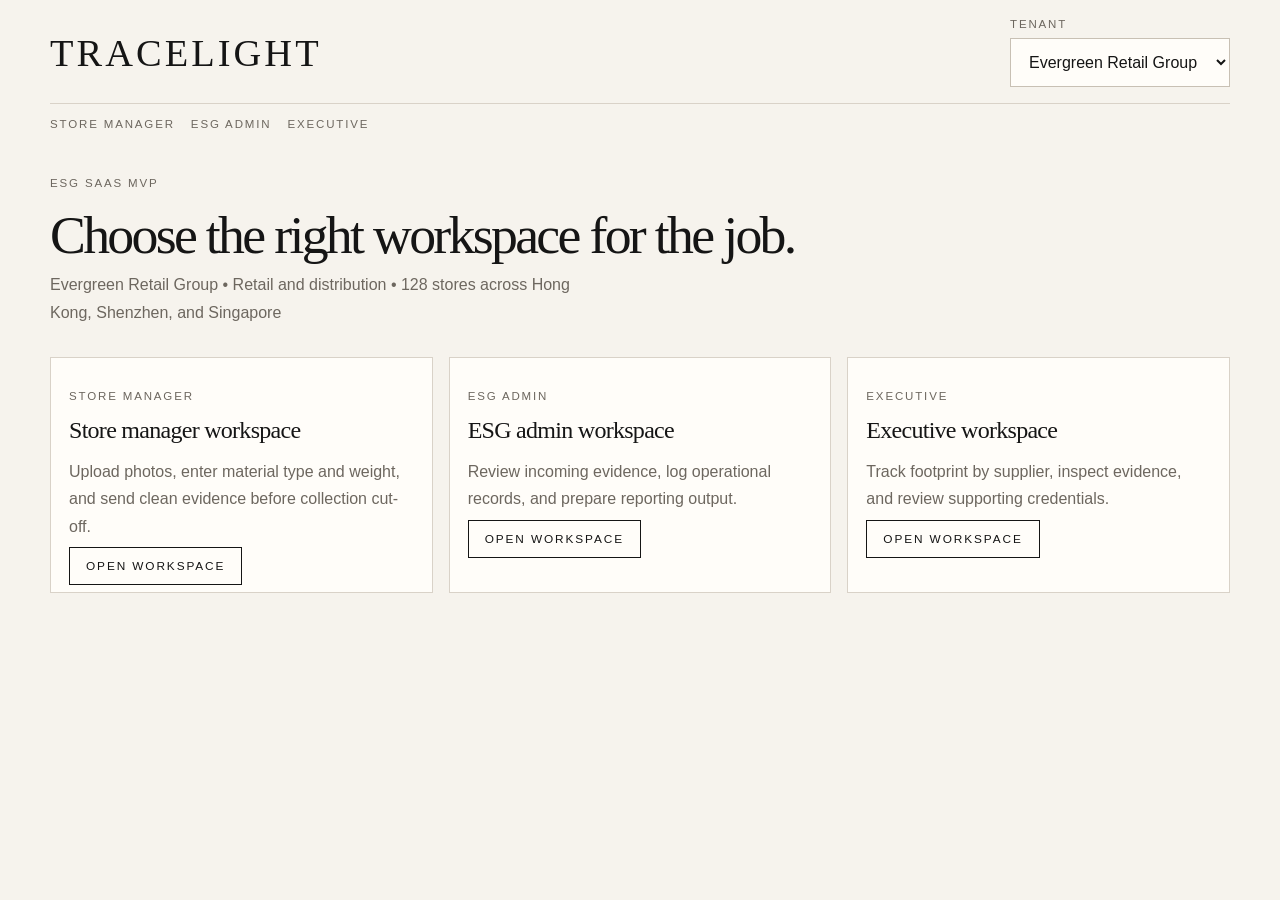
==== commit 79212de2: "Simplify persona-specific workspaces" ====
--- a/app/index.html
+++ b/app/index.html
@@ -6,269 +6,26 @@
     <title>TraceLight ESG Cloud</title>
     <link rel="stylesheet" href="styles.css" />
   </head>
-  <body>
-    <div class="page-shell">
-      <header class="masthead">
-        <div class="brand-lockup">
-          <p class="brand-mark">TraceLight</p>
-          <p class="brand-subline">ESG cloud platform for tenant-scale reporting</p>
-        </div>
-        <div class="topbar-panel">
-          <label class="field-label" for="tenant-select">Active tenant</label>
+  <body data-page="home" data-route-prefix=".">
+    <div class="app-shell">
+      <header class="app-header">
+        <a class="brand" href="./">TraceLight</a>
+        <div class="header-controls">
+          <label class="field-label" for="tenant-select">Tenant</label>
           <select id="tenant-select" class="tenant-select"></select>
-          <p class="tenant-note" id="tenant-note"></p>
         </div>
       </header>
 
-      <section class="hero-stage">
-        <article class="hero-copy">
-          <p class="eyebrow">Sustainability dispatch</p>
-          <h1>TraceLight ESG Cloud</h1>
-          <p class="hero-deck">
-            Collect material evidence at store level, shape compliance-ready ESG
-            reporting, and reveal the full supply-chain story in one elegant
-            tenant portal.
-          </p>
-          <p class="hero-synopsis" id="hero-synopsis"></p>
-          <div class="persona-switch" id="persona-switch"></div>
-        </article>
+      <nav class="role-nav" id="role-nav"></nav>
 
-        <article class="hero-media card">
-          <div class="hero-image-wrap">
-            <img id="hero-image" alt="Tenant sustainability visual" />
-          </div>
-          <div class="hero-caption">
-            <p class="eyebrow">Featured evidence</p>
-            <h2 id="hero-caption-title"></h2>
-            <p id="hero-caption-copy"></p>
-          </div>
-        </article>
-      </section>
-
-      <section class="chapter-strip">
-        <article class="chapter-card">
-          <span class="chapter-index">01</span>
-          <div>
-            <p class="chapter-title">Capture</p>
-            <p class="chapter-copy">Mobile evidence from stores and facilities</p>
-          </div>
-        </article>
-        <article class="chapter-card">
-          <span class="chapter-index">02</span>
-          <div>
-            <p class="chapter-title">Compose</p>
-            <p class="chapter-copy">Operational review, logistics, and reporting</p>
-          </div>
-        </article>
-        <article class="chapter-card">
-          <span class="chapter-index">03</span>
-          <div>
-            <p class="chapter-title">Reveal</p>
-            <p class="chapter-copy">Executive drill-down by supplier and evidence</p>
-          </div>
-        </article>
-      </section>
-
-      <section class="summary-strip" id="summary-strip"></section>
-
-      <main class="workspace">
-        <section class="view-panel active" id="store-view" data-view="store">
-          <div class="section-heading editorial">
-            <div>
-              <p class="eyebrow">Chapter one</p>
-              <h2>Store capture on the move</h2>
-            </div>
-            <p class="section-note">
-              A camera-first browser experience designed for fast evidence capture
-              inside a live retail environment.
-            </p>
-          </div>
-          <div class="store-layout">
-            <article class="phone-frame">
-              <div class="phone-header">
-                <div>
-                  <p class="phone-title">Store capture</p>
-                  <p class="phone-subtitle" id="store-name"></p>
-                </div>
-                <span class="sync-pill">Live sync</span>
-              </div>
-              <form id="store-form" class="capture-form">
-                <label>
-                  <span>Material type</span>
-                  <select name="materialType" required>
-                    <option value="Cardboard">Cardboard</option>
-                    <option value="Plastic film">Plastic film</option>
-                    <option value="Mixed recyclables">Mixed recyclables</option>
-                    <option value="Damaged goods">Damaged goods</option>
-                    <option value="Food waste">Food waste</option>
-                  </select>
-                </label>
-                <label>
-                  <span>Weight (kg)</span>
-                  <input
-                    name="weightKg"
-                    type="number"
-                    min="0"
-                    step="0.1"
-                    value="18.4"
-                    required
-                  />
-                </label>
-                <label>
-                  <span>Store zone</span>
-                  <input
-                    name="zone"
-                    type="text"
-                    value="Backroom recycling bay"
-                    required
-                  />
-                </label>
-                <label>
-                  <span>Photo evidence</span>
-                  <input
-                    id="photo-input"
-                    name="photo"
-                    type="file"
-                    accept="image/*"
-                    capture="environment"
-                  />
-                </label>
-                <label>
-                  <span>Notes</span>
-                  <textarea
-                    name="notes"
-                    rows="3"
-                    placeholder="Add any contamination, supplier, or handling notes"
-                  >Awaiting weekly collection from regional recycler.</textarea>
-                </label>
-                <button type="submit" class="primary-button">Upload evidence</button>
-              </form>
-            </article>
-
-            <article class="card evidence-gallery-card">
-              <div class="section-heading compact editorial-compact">
-                <div>
-                  <p class="eyebrow">Uploaded evidence</p>
-                  <h3>Recent material observations</h3>
-                </div>
-                <p class="section-note">Each upload remains linked to place, weight, and visual proof.</p>
-              </div>
-              <div id="evidence-list" class="evidence-list"></div>
-            </article>
-          </div>
+      <main class="page-stack">
+        <section class="page-intro">
+          <p class="eyebrow">ESG SaaS MVP</p>
+          <h1>Choose the right workspace for the job.</h1>
+          <p class="lede" id="tenant-note"></p>
         </section>
 
-        <section class="view-panel" id="admin-view" data-view="admin">
-          <div class="section-heading editorial">
-            <div>
-              <p class="eyebrow">Chapter two</p>
-              <h2>The reporting atelier</h2>
-            </div>
-            <p class="section-note">
-              A composed workspace for evidence review, logistics logging, and
-              draft report preparation before formal publication.
-            </p>
-          </div>
-          <div class="admin-grid">
-            <article class="card metrics-card">
-              <div class="section-heading compact editorial-compact">
-                <div>
-                  <p class="eyebrow">Tenant snapshot</p>
-                  <h3>Reporting indicators</h3>
-                </div>
-              </div>
-              <div id="metric-grid" class="metric-grid"></div>
-            </article>
-
-            <article class="card">
-              <div class="section-heading compact editorial-compact">
-                <div>
-                  <p class="eyebrow">Operational input</p>
-                  <h3>Log logistics movement</h3>
-                </div>
-              </div>
-              <form id="logistics-form" class="logistics-form">
-                <label>
-                  <span>Lane</span>
-                  <input
-                    name="lane"
-                    type="text"
-                    value="Shenzhen DC to Hong Kong stores"
-                    required
-                  />
-                </label>
-                <label>
-                  <span>Transport mode</span>
-                  <select name="mode">
-                    <option value="Electric van">Electric van</option>
-                    <option value="Diesel truck">Diesel truck</option>
-                    <option value="Ocean freight">Ocean freight</option>
-                    <option value="Air freight">Air freight</option>
-                  </select>
-                </label>
-                <label>
-                  <span>Distance (km)</span>
-                  <input name="distanceKm" type="number" min="0" value="42" required />
-                </label>
-                <label>
-                  <span>Load (kg)</span>
-                  <input name="loadKg" type="number" min="0" value="720" required />
-                </label>
-                <button type="submit" class="secondary-button">Add logistics record</button>
-              </form>
-              <div id="logistics-list" class="table-list"></div>
-            </article>
-
-            <article class="card report-card">
-              <div class="section-heading compact editorial-compact">
-                <div>
-                  <p class="eyebrow">Compliance output</p>
-                  <h3>Draft disclosure narrative</h3>
-                </div>
-                <button id="generate-report" class="primary-button">Generate draft report</button>
-              </div>
-              <div class="report-meta">
-                <span class="status-pill">Evidence linked</span>
-                <span class="status-pill muted">Human approval required</span>
-              </div>
-              <div id="report-output" class="report-output"></div>
-            </article>
-          </div>
-        </section>
-
-        <section class="view-panel" id="executive-view" data-view="executive">
-          <div class="section-heading editorial">
-            <div>
-              <p class="eyebrow">Chapter three</p>
-              <h2>Supply chain, revealed</h2>
-            </div>
-            <p class="section-note">
-              Carbon contribution, evidence imagery, and supplier credentials are
-              surfaced as one continuous executive story.
-            </p>
-          </div>
-          <div class="executive-grid">
-            <article class="card">
-              <div class="section-heading compact editorial-compact">
-                <div>
-                  <p class="eyebrow">Network view</p>
-                  <h3>Supply chain chapters</h3>
-                </div>
-              </div>
-              <div id="supply-chain-list" class="supply-chain-list"></div>
-            </article>
-
-            <article class="card detail-card">
-              <div class="section-heading compact editorial-compact">
-                <div>
-                  <p class="eyebrow">Drill down</p>
-                  <h3 id="detail-title">Select a supply-chain node</h3>
-                </div>
-              </div>
-              <div id="detail-panel" class="detail-panel"></div>
-            </article>
-          </div>
-        </section>
+        <section class="role-card-grid" id="role-card-grid"></section>
       </main>
     </div>
 
--- a/app/styles.css
+++ b/app/styles.css
@@ -1,23 +1,15 @@
 :root {
-  --bg: #f6f2ec;
-  --paper: #fbf8f2;
-  --paper-deep: #f1ece3;
-  --line: rgba(22, 20, 18, 0.12);
-  --line-strong: rgba(22, 20, 18, 0.2);
-  --ink: #161412;
-  --ink-soft: #4a433b;
-  --ink-faint: #7a7269;
-  --accent: #b08b60;
-  --accent-soft: #ede3d5;
-  --accent-deep: #74624b;
-  --shadow: 0 18px 40px rgba(17, 12, 7, 0.08);
-  --radius-xl: 30px;
-  --radius-lg: 22px;
-  --radius-md: 18px;
-  --radius-sm: 12px;
-  --font-sans: "Avenir Next", "Helvetica Neue", "Segoe UI", sans-serif;
-  --font-serif: "Didot", "Bodoni 72", "Iowan Old Style", "Times New Roman", serif;
-  --font-mono: "SFMono-Regular", "SF Mono", "Menlo", monospace;
+  --bg: #f6f3ed;
+  --surface: #fffdf9;
+  --surface-soft: #f1ece4;
+  --ink: #151515;
+  --muted: #6d675f;
+  --line: #d9d2c8;
+  --line-strong: #c8c0b4;
+  --accent: #1f5b4b;
+  --accent-soft: #e7f0ec;
+  --font-sans: "Helvetica Neue", "Arial Nova", "Segoe UI", sans-serif;
+  --font-serif: "Didot", "Bodoni 72", "Times New Roman", serif;
 }
 
 * {
@@ -26,30 +18,14 @@
 
 html {
   min-height: 100%;
-  background:
-    linear-gradient(180deg, rgba(255, 255, 255, 0.55), rgba(246, 242, 236, 0.86)),
-    linear-gradient(120deg, #f8f4ed 0%, #f1ebe0 55%, #f7f2ea 100%);
+  background: var(--bg);
 }
 
 body {
   margin: 0;
   color: var(--ink);
+  background: var(--bg);
   font-family: var(--font-sans);
-  background:
-    radial-gradient(circle at top left, rgba(176, 139, 96, 0.08), transparent 28%),
-    radial-gradient(circle at bottom right, rgba(146, 124, 95, 0.08), transparent 25%);
-}
-
-body::before {
-  content: "";
-  position: fixed;
-  inset: 0;
-  background-image:
-    linear-gradient(rgba(22, 20, 18, 0.03) 1px, transparent 1px),
-    linear-gradient(90deg, rgba(22, 20, 18, 0.03) 1px, transparent 1px);
-  background-size: 56px 56px;
-  mask-image: linear-gradient(180deg, rgba(0, 0, 0, 0.38), transparent 85%);
-  pointer-events: none;
 }
 
 img {
@@ -57,72 +33,63 @@
   max-width: 100%;
 }
 
-.page-shell {
-  position: relative;
-  z-index: 1;
-  width: min(1360px, calc(100vw - 40px));
+a {
+  color: inherit;
+  text-decoration: none;
+}
+
+button,
+input,
+select,
+textarea {
+  font: inherit;
+}
+
+.app-shell {
+  width: min(1180px, calc(100vw - 28px));
   margin: 0 auto;
-  padding: 26px 0 64px;
-}
-
-.masthead {
+  padding: 18px 0 48px;
+}
+
+.app-shell-store {
+  width: min(480px, calc(100vw - 20px));
+}
+
+.app-header {
   display: flex;
   justify-content: space-between;
-  align-items: start;
-  gap: 28px;
-  padding-bottom: 22px;
+  align-items: center;
+  gap: 18px;
+  padding-bottom: 16px;
   border-bottom: 1px solid var(--line);
 }
 
-.brand-lockup {
+.brand {
+  font-family: var(--font-serif);
+  font-size: clamp(1.8rem, 3vw, 2.8rem);
+  letter-spacing: 0.08em;
+  text-transform: uppercase;
+}
+
+.header-controls {
   display: grid;
   gap: 8px;
-}
-
-.brand-mark {
-  margin: 0;
-  font-family: var(--font-serif);
-  font-size: clamp(2.1rem, 4vw, 3.9rem);
-  letter-spacing: 0.06em;
+  min-width: 220px;
+}
+
+.field-label,
+.eyebrow,
+.panel label span,
+.role-link {
+  font-size: 0.72rem;
+  letter-spacing: 0.16em;
   text-transform: uppercase;
 }
 
-.brand-subline {
-  margin: 0;
-  color: var(--ink-faint);
-  letter-spacing: 0.14em;
-  text-transform: uppercase;
-  font-size: 0.72rem;
-}
-
-.topbar-panel,
-.card,
-.summary-card,
-.chapter-card,
-.phone-frame {
-  background: rgba(251, 248, 242, 0.86);
-  border: 1px solid var(--line);
-  box-shadow: var(--shadow);
-  backdrop-filter: blur(18px);
-}
-
-.topbar-panel,
-.card {
-  border-radius: var(--radius-xl);
-}
-
-.topbar-panel {
-  width: min(360px, 100%);
-  padding: 20px 22px;
-}
-
-.field-label {
-  display: block;
-  margin-bottom: 8px;
-  color: var(--ink-soft);
-  font-size: 0.78rem;
-  letter-spacing: 0.12em;
-  text-transform: uppercase;
+.field-label,
+.eyebrow,
+.panel label span {
+  color: var(--muted);
 }
 
 .tenant-select,
@@ -132,362 +99,192 @@
 .logistics-form input,
 .logistics-form select {
   width: 100%;
-  border: 1px solid rgba(22, 20, 18, 0.14);
-  border-radius: 0;
-  background: rgba(255, 255, 255, 0.68);
-  padding: 14px 15px;
+  border: 1px solid var(--line-strong);
+  background: var(--surface);
+  padding: 14px 14px;
   color: var(--ink);
-  font: inherit;
-}
-
-.tenant-note {
-  margin: 14px 0 0;
-  color: var(--ink-faint);
-  line-height: 1.7;
-  font-size: 0.95rem;
-}
-
-.hero-stage {
-  display: grid;
-  grid-template-columns: minmax(0, 1.1fr) minmax(420px, 0.95fr);
-  gap: 28px;
-  align-items: stretch;
-  margin: 34px 0 26px;
-}
-
-.hero-copy {
-  padding: 28px 8px 14px 0;
-}
-
-.eyebrow {
+}
+
+.role-nav {
+  display: flex;
+  gap: 16px;
+  flex-wrap: wrap;
+  padding: 14px 0 20px;
+}
+
+.role-link {
+  padding-bottom: 6px;
+  border-bottom: 1px solid transparent;
+  color: var(--muted);
+}
+
+.role-link.is-active {
+  color: var(--ink);
+  border-bottom-color: var(--ink);
+}
+
+.page-stack {
+  display: grid;
+  gap: 26px;
+}
+
+.page-stack-store {
+  gap: 18px;
+}
+
+.page-intro {
+  display: grid;
+  gap: 10px;
+  padding: 8px 0 4px;
+}
+
+.page-intro h1 {
   margin: 0;
-  color: var(--accent-deep);
-  font-size: 0.74rem;
-  letter-spacing: 0.18em;
-  text-transform: uppercase;
-}
-
-.hero-copy h1 {
-  margin: 10px 0 14px;
   font-family: var(--font-serif);
-  font-size: clamp(3rem, 7vw, 6.2rem);
+  font-size: clamp(2.4rem, 4.2vw, 4.4rem);
+  line-height: 0.94;
   font-weight: 400;
-  line-height: 0.9;
   letter-spacing: -0.05em;
 }
 
-.hero-deck {
-  max-width: 16ch;
-  margin: 0 0 22px;
-  font-family: var(--font-serif);
-  font-size: clamp(1.35rem, 2vw, 2rem);
-  line-height: 1.15;
-  color: var(--ink);
-}
-
-.hero-synopsis {
-  max-width: 58ch;
+.page-intro-store h1 {
+  font-size: clamp(2rem, 6vw, 2.8rem);
+}
+
+.lede {
+  max-width: 62ch;
   margin: 0;
-  color: var(--ink-soft);
-  font-size: 1rem;
-  line-height: 1.8;
-}
-
-.persona-switch {
-  display: flex;
-  gap: 12px;
-  flex-wrap: wrap;
-  margin-top: 28px;
-}
-
-.persona-chip {
-  border: 1px solid var(--line-strong);
-  border-radius: 999px;
-  background: transparent;
-  color: var(--ink);
-  padding: 12px 18px;
-  font: inherit;
-  font-size: 0.92rem;
-  letter-spacing: 0.08em;
-  text-transform: uppercase;
-  cursor: pointer;
-  transition: background 220ms ease, color 220ms ease, transform 220ms ease;
-}
-
-.persona-chip:hover,
-.supply-node:hover {
-  transform: translateY(-2px);
-}
-
-.persona-chip.active {
-  background: var(--ink);
-  color: var(--paper);
-}
-
-.hero-media {
-  display: grid;
-  grid-template-rows: minmax(460px, 1fr) auto;
-  overflow: hidden;
-  padding: 0;
-}
-
-.hero-image-wrap {
-  position: relative;
-  min-height: 460px;
-  overflow: hidden;
-}
-
-.hero-image-wrap::after {
-  content: "";
-  position: absolute;
-  inset: 0;
-  background:
-    linear-gradient(180deg, rgba(16, 14, 13, 0) 40%, rgba(16, 14, 13, 0.24) 100%),
-    linear-gradient(120deg, rgba(255, 255, 255, 0.12), transparent 30%);
-}
-
-#hero-image {
-  width: 100%;
-  height: 100%;
-  min-height: 460px;
-  object-fit: cover;
-  transform: scale(1.02);
-}
-
-.hero-caption {
-  display: grid;
-  gap: 10px;
-  padding: 22px 24px 26px;
-  border-top: 1px solid var(--line);
-}
-
-.hero-caption h2,
-.section-heading h2,
-.section-heading h3,
-.report-output h4,
-.summary-card strong,
-.metric-card strong,
-.detail-kpi strong {
+  color: var(--muted);
+  line-height: 1.75;
+}
+
+.role-card-grid,
+.kpi-grid,
+.store-quick-grid {
+  display: grid;
+  gap: 16px;
+}
+
+.role-card-grid {
+  grid-template-columns: repeat(3, minmax(0, 1fr));
+}
+
+.kpi-grid {
+  grid-template-columns: repeat(4, minmax(0, 1fr));
+}
+
+.store-quick-grid {
+  grid-template-columns: repeat(3, minmax(0, 1fr));
+}
+
+.role-card,
+.kpi-card,
+.quick-card,
+.panel,
+.simple-item,
+.supplier-button {
+  border: 1px solid var(--line);
+  background: var(--surface);
+}
+
+.role-card,
+.kpi-card,
+.quick-card {
+  padding: 18px;
+}
+
+.role-card h2,
+.kpi-card strong,
+.quick-card strong,
+.panel h2,
+.simple-item strong,
+.supplier-button strong,
+.detail-block h3 {
   font-family: var(--font-serif);
   font-weight: 400;
 }
 
-.hero-caption h2 {
-  margin: 0;
-  font-size: clamp(1.8rem, 2.6vw, 2.6rem);
-  line-height: 1.02;
-  letter-spacing: -0.04em;
-}
-
-.hero-caption p:last-child {
-  margin: 0;
-  color: var(--ink-soft);
-  line-height: 1.8;
-}
-
-.chapter-strip {
-  display: grid;
-  grid-template-columns: repeat(3, minmax(0, 1fr));
-  gap: 18px;
-  margin-bottom: 28px;
-}
-
-.chapter-card {
-  display: grid;
-  grid-template-columns: auto 1fr;
-  gap: 18px;
-  align-items: start;
-  border-radius: var(--radius-lg);
-  padding: 22px;
-}
-
-.chapter-index {
-  font-family: var(--font-serif);
-  font-size: 2.2rem;
+.role-card h2,
+.panel h2 {
+  margin: 4px 0 0;
+  font-size: 1.5rem;
   line-height: 1;
-}
-
-.chapter-title,
-.chapter-copy {
-  margin: 0;
-}
-
-.chapter-title {
-  font-size: 1.08rem;
-  letter-spacing: 0.08em;
-  text-transform: uppercase;
-}
-
-.chapter-copy {
-  margin-top: 8px;
-  color: var(--ink-faint);
-  line-height: 1.6;
-}
-
-.summary-strip {
-  display: grid;
-  grid-template-columns: repeat(4, minmax(0, 1fr));
-  gap: 12px;
-  margin-bottom: 36px;
-}
-
-.summary-card {
-  border-radius: var(--radius-md);
-  padding: 18px 18px 22px;
-}
-
-.summary-card strong {
-  display: block;
-  margin-top: 14px;
-  font-size: 2rem;
-  line-height: 0.95;
-}
-
-.summary-card span {
+  letter-spacing: -0.03em;
+}
+
+.role-card p,
+.kpi-card span,
+.quick-card span,
+.simple-item p,
+.simple-item span,
+.report-output p,
+.report-output li,
+.detail-block p,
+.detail-block li {
+  color: var(--muted);
+  line-height: 1.7;
+}
+
+.role-card .primary-button {
+  margin-top: 12px;
+}
+
+.kpi-card strong,
+.quick-card strong {
   display: block;
   margin-top: 10px;
-  color: var(--ink-faint);
-  line-height: 1.6;
-}
-
-.workspace {
-  display: block;
-}
-
-.view-panel {
-  display: none;
-  animation: fade-up 420ms ease;
-}
-
-.view-panel.active {
-  display: block;
-}
-
-.section-heading {
-  display: grid;
-  gap: 10px;
-  margin-bottom: 22px;
-}
-
-.section-heading.editorial {
-  grid-template-columns: minmax(0, 1fr) minmax(260px, 360px);
-  align-items: end;
-  padding-bottom: 16px;
-  border-bottom: 1px solid var(--line);
-}
-
-.section-heading.compact {
-  display: flex;
-  justify-content: space-between;
-  align-items: end;
-  gap: 16px;
-  margin-bottom: 18px;
-}
-
-.editorial-compact {
-  padding-bottom: 12px;
-  border-bottom: 1px solid rgba(22, 20, 18, 0.08);
-}
-
-.section-heading h2 {
-  margin: 2px 0 0;
-  font-size: clamp(2rem, 3vw, 3.4rem);
-  line-height: 0.96;
-  letter-spacing: -0.05em;
-}
-
-.section-heading h3 {
-  margin: 3px 0 0;
-  font-size: clamp(1.4rem, 2vw, 2rem);
-  letter-spacing: -0.04em;
-}
-
-.section-note {
-  margin: 0;
-  color: var(--ink-faint);
-  line-height: 1.7;
-  max-width: 40ch;
-}
-
-.screen-tag,
-.sync-pill,
-.status-pill {
-  display: inline-flex;
-  align-items: center;
-  width: fit-content;
-  border: 1px solid rgba(22, 20, 18, 0.12);
-  border-radius: 999px;
-  background: var(--accent-soft);
-  color: var(--ink);
-  padding: 8px 12px;
-  font-size: 0.78rem;
-  letter-spacing: 0.08em;
-  text-transform: uppercase;
-}
-
-.status-pill.muted {
-  background: transparent;
-  color: var(--ink-faint);
-}
-
-.store-layout,
-.admin-grid,
-.executive-grid {
-  display: grid;
-  gap: 22px;
-}
-
-.store-layout {
-  grid-template-columns: minmax(330px, 420px) minmax(0, 1fr);
-  align-items: start;
-}
-
-.admin-grid {
-  grid-template-columns: minmax(0, 1.08fr) minmax(340px, 0.92fr);
-}
-
-.report-card {
-  grid-column: 1 / -1;
-}
-
-.executive-grid {
-  grid-template-columns: minmax(320px, 0.88fr) minmax(0, 1.12fr);
-}
-
-.phone-frame {
-  border-radius: 38px;
+  font-size: 1.9rem;
+  line-height: 0.95;
+}
+
+.panel {
   padding: 20px;
-  color: var(--paper);
-  background:
-    linear-gradient(180deg, rgba(17, 15, 14, 0.88), rgba(31, 25, 22, 0.94)),
-    var(--ink);
-}
-
-.phone-header {
+}
+
+.panel-form {
+  position: sticky;
+  top: 12px;
+}
+
+.panel-head {
   display: flex;
   justify-content: space-between;
   align-items: start;
   gap: 12px;
-  margin-bottom: 18px;
-}
-
-.phone-title {
-  margin: 0;
-  font-size: 1.08rem;
-  letter-spacing: 0.08em;
+  margin-bottom: 16px;
+}
+
+.inline-pill {
+  display: inline-flex;
+  align-items: center;
+  padding: 6px 10px;
+  background: var(--accent-soft);
+  color: var(--accent);
+  font-size: 0.72rem;
+  letter-spacing: 0.12em;
   text-transform: uppercase;
 }
 
-.phone-subtitle {
-  margin: 6px 0 0;
-  color: rgba(251, 248, 242, 0.7);
-  line-height: 1.5;
+.store-mobile-layout,
+.admin-layout,
+.executive-layout {
+  display: grid;
+  gap: 18px;
+}
+
+.store-mobile-layout {
+  grid-template-columns: 1fr;
+}
+
+.admin-layout,
+.executive-layout {
+  grid-template-columns: minmax(0, 1fr) minmax(300px, 360px);
 }
 
 .capture-form,
 .logistics-form {
   display: grid;
-  gap: 14px;
+  gap: 12px;
 }
 
 .capture-form label,
@@ -496,366 +293,212 @@
   gap: 8px;
 }
 
-.capture-form span,
-.logistics-form span {
-  font-size: 0.78rem;
-  letter-spacing: 0.12em;
-  text-transform: uppercase;
-}
-
-.capture-form input,
-.capture-form select,
-.capture-form textarea {
-  color: var(--paper);
-  border-color: rgba(251, 248, 242, 0.16);
-  background: rgba(255, 255, 255, 0.06);
-}
-
 .capture-form textarea {
   resize: vertical;
 }
 
-.card {
-  padding: 26px;
-}
-
 .primary-button,
 .secondary-button {
+  width: fit-content;
   border: 1px solid var(--ink);
-  border-radius: 999px;
-  padding: 13px 18px;
-  font: inherit;
-  font-size: 0.84rem;
-  letter-spacing: 0.12em;
+  background: transparent;
+  padding: 11px 16px;
+  color: var(--ink);
+  font-size: 0.74rem;
+  letter-spacing: 0.16em;
   text-transform: uppercase;
   cursor: pointer;
-  transition: transform 220ms ease, background 220ms ease, color 220ms ease;
-}
-
-.primary-button {
-  background: var(--ink);
-  color: var(--paper);
-}
-
-.secondary-button {
-  background: transparent;
-  color: var(--ink);
 }
 
 .primary-button:hover,
 .secondary-button:hover {
-  transform: translateY(-1px);
-}
-
-.secondary-button:hover {
   background: var(--ink);
-  color: var(--paper);
-}
-
-.evidence-list {
-  display: grid;
-  grid-template-columns: repeat(2, minmax(0, 1fr));
-  gap: 18px;
-}
-
-.evidence-item,
-.table-row,
-.supply-node,
-.metric-card,
-.detail-section {
-  border: 1px solid rgba(22, 20, 18, 0.1);
-  border-radius: 20px;
-  background: rgba(255, 255, 255, 0.56);
-}
-
-.evidence-item {
-  display: grid;
+  color: var(--surface);
+}
+
+.simple-list {
+  display: grid;
+  gap: 12px;
+}
+
+.media-list {
   gap: 14px;
+}
+
+.simple-item,
+.supplier-button {
+  padding: 14px;
+}
+
+.simple-item strong,
+.supplier-button strong,
+.detail-block h3 {
+  display: block;
+  margin-bottom: 6px;
+  font-size: 1.2rem;
+  line-height: 1.05;
+}
+
+.media-item {
+  display: grid;
+  grid-template-columns: 88px minmax(0, 1fr);
+  gap: 12px;
+  align-items: start;
+}
+
+.media-thumb,
+.certificate-thumb {
+  background: var(--surface-soft);
   overflow: hidden;
-  padding: 12px;
-}
-
-.evidence-thumb,
+}
+
+.media-thumb {
+  aspect-ratio: 1 / 1;
+}
+
 .certificate-thumb {
-  min-height: 190px;
-  border-radius: 16px;
-  overflow: hidden;
-  background: linear-gradient(180deg, rgba(176, 139, 96, 0.2), rgba(255, 255, 255, 0.3));
-}
-
-.evidence-thumb img,
+  aspect-ratio: 4 / 5;
+}
+
+.media-thumb img,
 .certificate-thumb img {
   width: 100%;
   height: 100%;
   object-fit: cover;
 }
 
-.evidence-meta {
-  padding: 4px 6px 8px;
-}
-
-.evidence-meta h4,
-.detail-panel h4 {
-  margin: 0 0 8px;
-  font-family: var(--font-serif);
-  font-size: 1.35rem;
-  font-weight: 400;
-  line-height: 1.05;
-  letter-spacing: -0.03em;
-}
-
-.mini-meta,
-.table-row span,
-.detail-meta,
-.evidence-meta p,
-.report-output p,
-.report-output li,
-.certificate-copy span {
-  color: var(--ink-faint);
-}
-
-.mini-meta {
+.meta-row {
   display: flex;
   gap: 8px;
   flex-wrap: wrap;
-  font-size: 0.8rem;
-  letter-spacing: 0.05em;
+  color: var(--muted);
+  font-size: 0.72rem;
+  letter-spacing: 0.1em;
   text-transform: uppercase;
 }
 
-.evidence-meta p {
-  margin: 12px 0 0;
-  line-height: 1.7;
-}
-
-.metric-grid {
-  display: grid;
-  grid-template-columns: repeat(4, minmax(0, 1fr));
+.table-list {
+  margin-top: 14px;
+}
+
+.supplier-button {
+  text-align: left;
+  cursor: pointer;
+}
+
+.supplier-button.is-active {
+  border-color: var(--ink);
+}
+
+.detail-stack {
+  display: grid;
+  gap: 16px;
+}
+
+.detail-grid {
+  display: grid;
+  grid-template-columns: repeat(3, minmax(0, 1fr));
   gap: 12px;
 }
 
-.metric-card {
-  padding: 18px;
-}
-
-.metric-card strong {
-  display: block;
-  margin-top: 16px;
-  font-size: 2rem;
-  line-height: 0.95;
-}
-
-.metric-card span {
+.detail-block,
+.certificate-row {
+  border-top: 1px solid var(--line);
+  padding-top: 14px;
+}
+
+.detail-block:first-child {
+  border-top: 0;
+  padding-top: 0;
+}
+
+.detail-grid .detail-block {
+  border: 1px solid var(--line);
+  padding: 14px;
+}
+
+.detail-grid .detail-block strong {
   display: block;
   margin-top: 10px;
-  color: var(--ink-faint);
-  line-height: 1.6;
-}
-
-.table-list,
-.supply-chain-list,
-.detail-panel,
-.certificate-list {
-  display: grid;
+  font-family: var(--font-serif);
+  font-size: 1.7rem;
+  line-height: 0.95;
+}
+
+.certificate-row {
+  display: grid;
+  grid-template-columns: 110px minmax(0, 1fr);
   gap: 12px;
-}
-
-.table-list {
-  margin-top: 18px;
-}
-
-.table-row,
-.supply-node {
-  padding: 16px 18px;
-}
-
-.table-row strong,
-.supply-node strong {
-  display: block;
-  margin-bottom: 8px;
+  align-items: start;
+}
+
+.certificate-row:first-child {
+  border-top: 0;
+  padding-top: 0;
+}
+
+.report-output {
+  display: grid;
+  gap: 10px;
+}
+
+.report-output h3 {
+  margin: 0 0 4px;
   font-family: var(--font-serif);
-  font-size: 1.3rem;
+  font-size: 1.5rem;
   font-weight: 400;
-  line-height: 1.05;
-}
-
-.supply-node {
-  text-align: left;
-  cursor: pointer;
-  transition: transform 220ms ease, background 220ms ease;
-}
-
-.supply-node.is-active {
-  background: var(--accent-soft);
-  border-color: rgba(176, 139, 96, 0.42);
-}
-
-.report-meta {
-  display: flex;
-  gap: 10px;
-  flex-wrap: wrap;
-  margin-bottom: 18px;
-}
-
-.report-output {
-  min-height: 280px;
-  border: 1px solid rgba(22, 20, 18, 0.1);
-  border-radius: 24px;
-  background:
-    linear-gradient(180deg, rgba(255, 255, 255, 0.68), rgba(248, 244, 237, 0.9));
-  padding: 24px;
-}
-
-.report-output h4 {
-  margin: 0 0 14px;
-  font-size: 2rem;
-  letter-spacing: -0.04em;
-}
-
-.report-output p,
-.report-output li {
-  line-height: 1.8;
-}
-
-.detail-section {
-  padding: 20px;
-}
-
-.detail-kpis {
-  display: grid;
-  grid-template-columns: repeat(3, minmax(0, 1fr));
-  gap: 12px;
-}
-
-.detail-kpi {
-  padding: 16px;
-  border-radius: 18px;
-  background: var(--paper-deep);
-}
-
-.detail-kpi strong {
-  display: block;
-  margin-top: 12px;
-  font-size: 2rem;
-  line-height: 0.95;
-}
-
-.gallery {
-  display: grid;
-  grid-template-columns: repeat(2, minmax(0, 1fr));
-  gap: 14px;
-}
-
-.gallery-item {
-  display: grid;
-  gap: 10px;
-}
-
-.gallery-item strong {
-  font-family: var(--font-serif);
-  font-size: 1.15rem;
-  font-weight: 400;
-}
-
-.certificate-row {
-  display: grid;
-  grid-template-columns: 140px minmax(0, 1fr);
-  gap: 16px;
-  align-items: start;
-}
-
-.certificate-copy p,
-.certificate-copy span {
-  margin: 0;
+  line-height: 1;
 }
 
 .mono {
-  font-family: var(--font-mono);
-}
-
-@keyframes fade-up {
-  from {
-    opacity: 0;
-    transform: translateY(16px);
-  }
-  to {
-    opacity: 1;
-    transform: translateY(0);
-  }
-}
-
-@media (max-width: 1120px) {
-  .hero-stage,
-  .section-heading.editorial,
-  .store-layout,
-  .admin-grid,
-  .executive-grid {
+  font-family: "SFMono-Regular", "Menlo", monospace;
+}
+
+@media (max-width: 920px) {
+  .role-card-grid,
+  .kpi-grid,
+  .store-quick-grid,
+  .admin-layout,
+  .executive-layout,
+  .detail-grid {
     grid-template-columns: 1fr;
   }
 
-  .chapter-strip,
-  .summary-strip,
-  .metric-grid,
-  .detail-kpis {
-    grid-template-columns: repeat(2, minmax(0, 1fr));
-  }
-}
-
-@media (max-width: 780px) {
-  .page-shell {
-    width: min(100vw - 20px, 100%);
-    padding: 18px 0 40px;
-  }
-
-  .masthead {
+  .panel-form {
+    position: static;
+  }
+}
+
+@media (max-width: 640px) {
+  .app-shell {
+    width: min(100vw - 16px, 100%);
+    padding: 12px 0 28px;
+  }
+
+  .app-header {
+    align-items: start;
     flex-direction: column;
   }
 
-  .brand-mark {
-    font-size: 2.6rem;
-  }
-
-  .hero-copy {
-    padding-right: 0;
-  }
-
-  .hero-copy h1 {
-    font-size: 3rem;
-  }
-
-  .chapter-strip,
-  .summary-strip,
-  .metric-grid,
-  .evidence-list,
-  .detail-kpis,
-  .gallery {
-    grid-template-columns: 1fr;
-  }
-
-  .section-heading.compact {
-    display: grid;
-    justify-content: start;
-  }
-
-  .chapter-card,
-  .card,
-  .topbar-panel {
-    padding: 18px;
-  }
-
-  .hero-media {
-    grid-template-rows: minmax(260px, 1fr) auto;
-  }
-
-  #hero-image {
-    min-height: 260px;
-  }
-
+  .header-controls {
+    width: 100%;
+  }
+
+  .page-intro h1 {
+    font-size: 2.25rem;
+  }
+
+  .media-item,
   .certificate-row {
     grid-template-columns: 1fr;
   }
 
-  .phone-frame {
-    border-radius: 30px;
-  }
-}
+  .panel,
+  .role-card,
+  .kpi-card,
+  .quick-card,
+  .simple-item,
+  .supplier-button {
+    padding: 14px;
+  }
+}
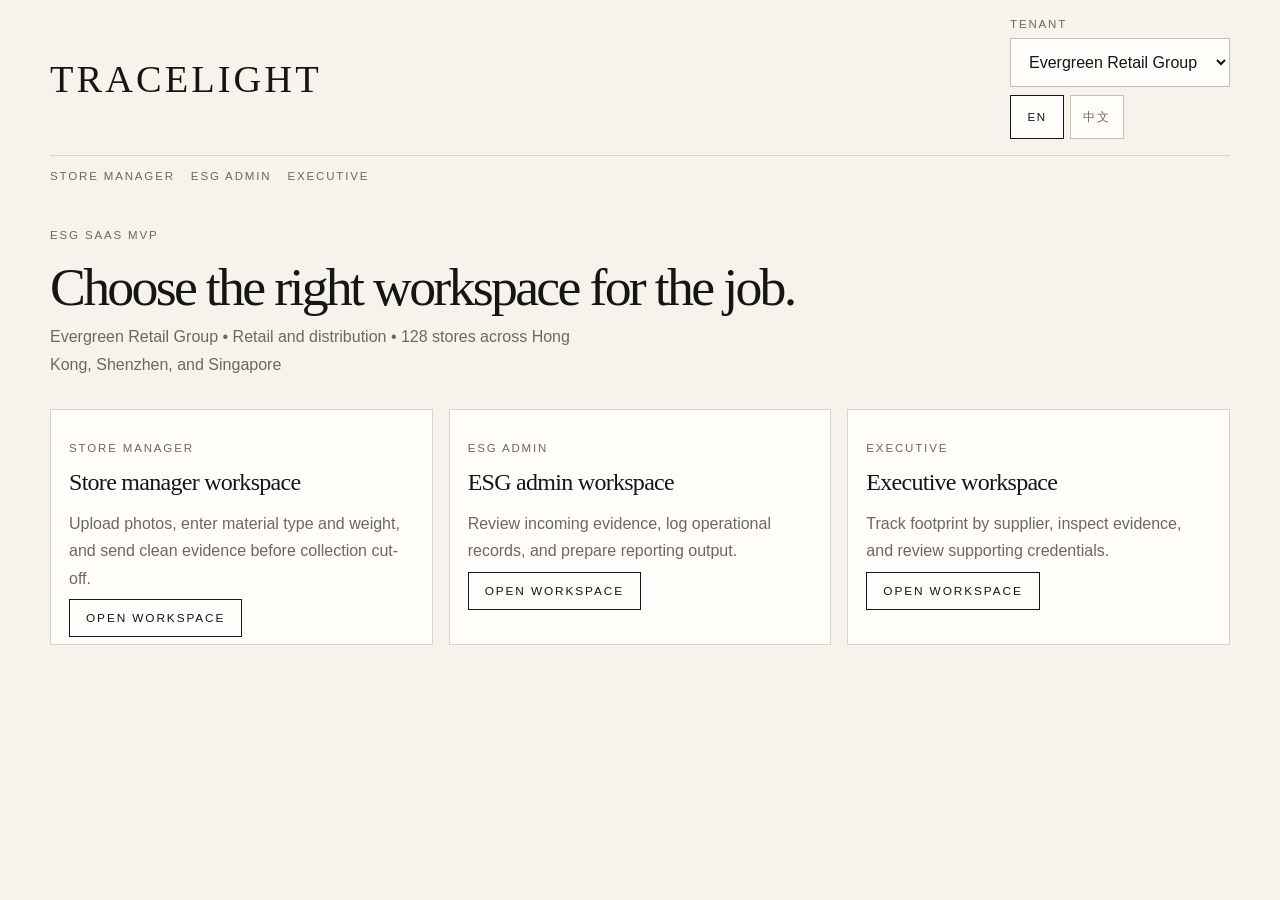
==== commit 5914cf55: "Add bilingual English and Chinese support" ====
--- a/app/index.html
+++ b/app/index.html
@@ -9,10 +9,11 @@
   <body data-page="home" data-route-prefix=".">
     <div class="app-shell">
       <header class="app-header">
-        <a class="brand" href="./">TraceLight</a>
+        <a id="brand-link" class="brand" href="./">TraceLight</a>
         <div class="header-controls">
-          <label class="field-label" for="tenant-select">Tenant</label>
+          <label class="field-label" for="tenant-select" data-i18n="common.tenant">Tenant</label>
           <select id="tenant-select" class="tenant-select"></select>
+          <div class="language-switcher" id="language-switcher"></div>
         </div>
       </header>
 
@@ -20,8 +21,8 @@
 
       <main class="page-stack">
         <section class="page-intro">
-          <p class="eyebrow">ESG SaaS MVP</p>
-          <h1>Choose the right workspace for the job.</h1>
+          <p class="eyebrow" data-i18n="home.eyebrow">ESG SaaS MVP</p>
+          <h1 data-i18n="home.title">Choose the right workspace for the job.</h1>
           <p class="lede" id="tenant-note"></p>
         </section>
 
--- a/app/styles.css
+++ b/app/styles.css
@@ -10,6 +10,8 @@
   --accent-soft: #e7f0ec;
   --font-sans: "Helvetica Neue", "Arial Nova", "Segoe UI", sans-serif;
   --font-serif: "Didot", "Bodoni 72", "Times New Roman", serif;
+  --font-cjk-sans: "PingFang TC", "Noto Sans TC", "Microsoft JhengHei", sans-serif;
+  --font-cjk-serif: "Songti TC", "Noto Serif TC", "PMingLiU", serif;
 }
 
 * {
@@ -19,6 +21,11 @@
 html {
   min-height: 100%;
   background: var(--bg);
+}
+
+html[lang^="zh"] {
+  --font-sans: var(--font-cjk-sans);
+  --font-serif: var(--font-cjk-serif);
 }
 
 body {
@@ -77,6 +84,29 @@
   min-width: 220px;
 }
 
+.language-switcher {
+  display: inline-flex;
+  gap: 6px;
+}
+
+.language-button {
+  min-width: 54px;
+  min-height: 44px;
+  border: 1px solid var(--line-strong);
+  background: var(--surface);
+  padding: 9px 12px;
+  color: var(--muted);
+  font-size: 0.72rem;
+  letter-spacing: 0.14em;
+  text-transform: uppercase;
+  cursor: pointer;
+}
+
+.language-button.is-active {
+  border-color: var(--ink);
+  color: var(--ink);
+}
+
 .field-label,
 .eyebrow,
 .panel label span,
@@ -90,6 +120,19 @@
 .eyebrow,
 .panel label span {
   color: var(--muted);
+}
+
+html[lang^="zh"] .field-label,
+html[lang^="zh"] .eyebrow,
+html[lang^="zh"] .panel label span,
+html[lang^="zh"] .role-link,
+html[lang^="zh"] .primary-button,
+html[lang^="zh"] .secondary-button,
+html[lang^="zh"] .language-button,
+html[lang^="zh"] .inline-pill,
+html[lang^="zh"] .meta-row {
+  letter-spacing: 0.08em;
+  text-transform: none;
 }
 
 .tenant-select,
@@ -246,6 +289,11 @@
   top: 12px;
 }
 
+.store-status-panel {
+  display: grid;
+  gap: 12px;
+}
+
 .panel-head {
   display: flex;
   justify-content: space-between;
@@ -291,6 +339,15 @@
 .logistics-form label {
   display: grid;
   gap: 8px;
+}
+
+.app-shell-store .capture-form input,
+.app-shell-store .capture-form select,
+.app-shell-store .capture-form textarea,
+.app-shell-store .tenant-select,
+.app-shell-store .secondary-button,
+.app-shell-store .primary-button {
+  min-height: 54px;
 }
 
 .capture-form textarea {
@@ -316,6 +373,46 @@
   color: var(--surface);
 }
 
+.queue-actions {
+  display: flex;
+  gap: 10px;
+  flex-wrap: wrap;
+  align-items: center;
+}
+
+.store-status-copy {
+  max-width: none;
+}
+
+.sticky-submit-bar {
+  position: sticky;
+  bottom: 10px;
+  display: grid;
+  grid-template-columns: minmax(0, 1fr) auto;
+  gap: 12px;
+  align-items: center;
+  padding: 12px;
+  border: 1px solid var(--line);
+  background: rgba(255, 253, 249, 0.96);
+}
+
+.sticky-copy {
+  display: grid;
+  gap: 4px;
+}
+
+.sticky-copy strong {
+  font-family: var(--font-serif);
+  font-size: 1.05rem;
+  font-weight: 400;
+}
+
+.sticky-copy span {
+  color: var(--muted);
+  font-size: 0.92rem;
+  line-height: 1.5;
+}
+
 .simple-list {
   display: grid;
   gap: 12px;
@@ -448,6 +545,13 @@
   font-size: 1.5rem;
   font-weight: 400;
   line-height: 1;
+}
+
+.empty-state {
+  padding: 14px;
+  border: 1px dashed var(--line-strong);
+  color: var(--muted);
+  line-height: 1.7;
 }
 
 .mono {
@@ -484,6 +588,14 @@
     width: 100%;
   }
 
+  .language-switcher {
+    width: 100%;
+  }
+
+  .language-button {
+    flex: 1 1 0;
+  }
+
   .page-intro h1 {
     font-size: 2.25rem;
   }
@@ -501,4 +613,17 @@
   .supplier-button {
     padding: 14px;
   }
-}
+
+  .sticky-submit-bar {
+    grid-template-columns: 1fr;
+    bottom: 6px;
+  }
+
+  .sticky-submit-bar .primary-button {
+    width: 100%;
+  }
+
+  .queue-actions {
+    display: grid;
+  }
+}
